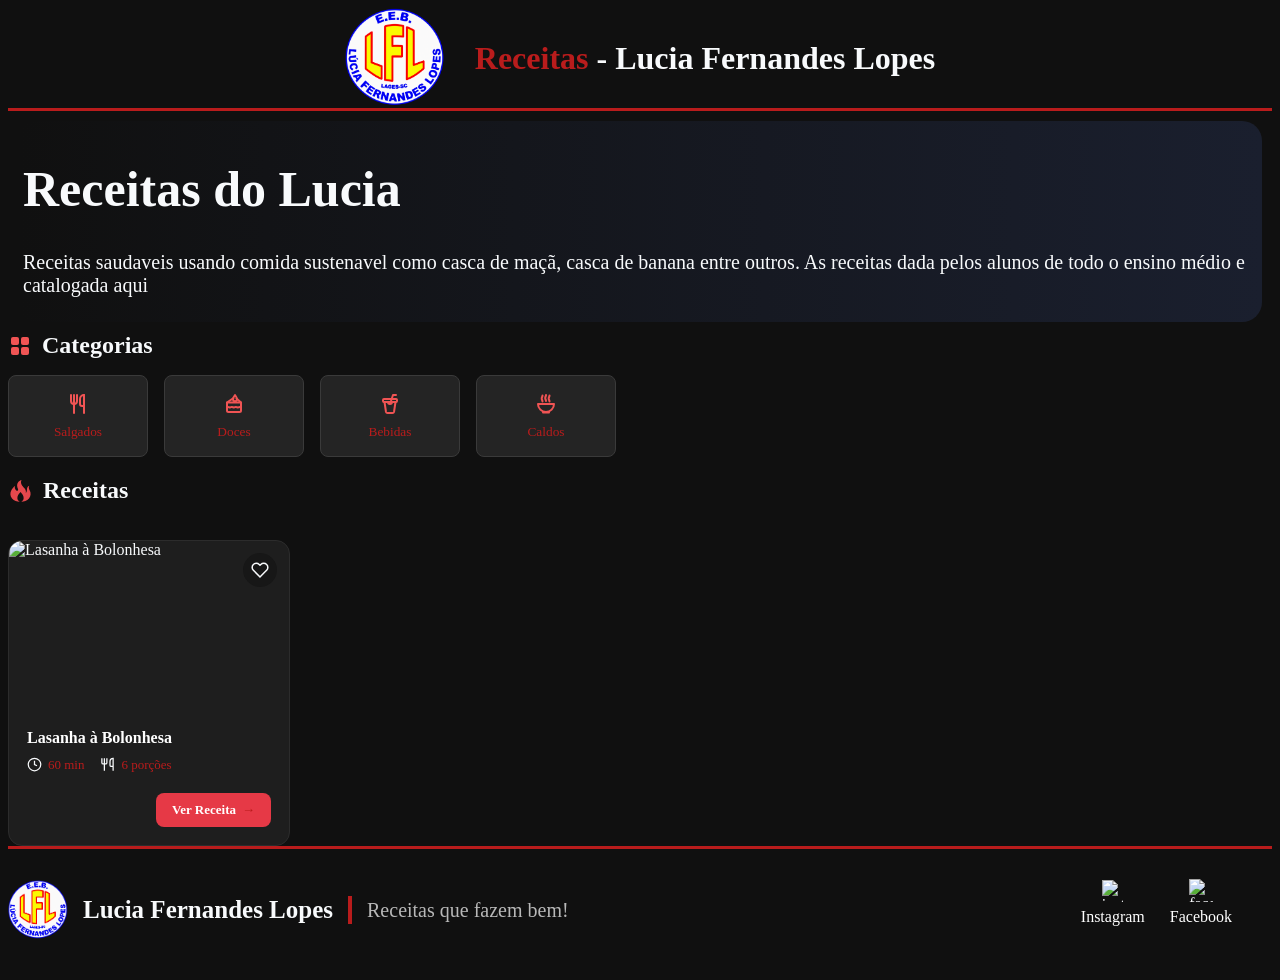
==== index.html @ 3f870a01 "arrumando a parte dass receitas titulo e icone" ====
<!DOCTYPE html>
<html lang="pt-br">
<head>
  <meta charset="UTF-8">
  <meta name="viewport" content="width=device-width, initial-scale=1.0">
  <title>Receitas - Lucia</title>
  <link rel="stylesheet" href="https://cloudflare.com">
  <link rel="stylesheet" href="style.css">
</head>
<body>

  <header>

    <img src="img/logo-lucia.png" alt="logo lucia">
    <h1><span>Receitas</span> - Lucia Fernandes Lopes</h1>

  </header>

    <div class="banner">   

    <h1>Receitas do Lucia</h1>
    <p>Receitas saudaveis usando comida sustenavel como casca de maçã, casca de banana entre outros. As receitas dada pelos alunos de todo o ensino médio e catalogada aqui</p>
    
    </div>
    <!-- Gerá a imagem da categoria -->
<div class="Categoria">
  <svg width="24" height="24" viewBox="0 0 24 24" fill="none" xmlns="http://w3.org">
  <rect x="3" y="3" width="8" height="8" rx="2" fill="#f05454"/>
  <rect x="13" y="3" width="8" height="8" rx="2" fill="#f05454"/>
  <rect x="3" y="13" width="8" height="8" rx="2" fill="#f05454"/>
  <rect x="13" y="13" width="8" height="8" rx="2" fill="#f05454"/>
</svg>
   <h2>Categorias</h2>
</div>

<!-- Caixa que deixa os 4 quadrados alinhados lado a lado -->
<div class="grade-categorias">
  <!-- Botão 1: Salgados -->
  <button type="button" class="cartao-categoria">
    <!-- Ícone de talheres -->
<svg width="24" height="24" viewBox="0 0 24 24" fill="none" stroke="#f05454" stroke-width="2" stroke-linecap="round" stroke-linejoin="round" xmlns="http://w3.org">
  <!-- garfo -->
<path d="M5 3v6a3 3 0 0 0 6 0V3"/>
  <path d="M8 3v18"/>
  <!-- Faca -->
  <path d="M18 3v18"/>
  <path d="M18 3a4 4 0 0 0-4 4v5a2 2 0 0 0 2 2h2"/>
    <span>Salgados</span>
  </button>

  <!-- Botão 2: Doces -->
  <button type="button" class="cartao-categoria">
    <!-- Ícone de bolo -->
<svg width="24" height="24" viewBox="0 0 24 24" fill="none" stroke="#f05454" stroke-width="2" stroke-linecap="round" stroke-linejoin="round" xmlns="http://w3.org">
  <!-- Base retangular da fatia -->
  <path d="M5 10.5H19V18.5C19 19.3 18.3 20 17.5 20H6.5C5.7 20 5 19.3 5 18.5V10.5Z"/>
  <!-- Recheio levemente ondulado no meio -->
  <path d="M5 15.2C6.5 14.5 7.5 16 9 15.2C10.5 14.5 11.5 16 13 15.2C14.5 14.5 15.5 16 17 15.2C18 14.8 18.5 15.2 19 15.2"/>
  <!-- Lado esquerdo subindo inclinado até a cereja -->
  <path d="M5 10.5L11.5 6"/>
  <!-- Lado direito descendo da cereja -->
  <path d="M14.5 6.5L19 10.5"/>
  <!-- Gota / Cereja inclinada no topo -->
  <path d="M13 3C14.5 5 15 6.2 15 7.2C15 8.3 14.1 9.2 13 9.2C11.9 9.2 11 8.3 11 7.2C11 6.2 11.5 5 13 3Z"/>
</svg>
     <!-- Texto do botão -->
    <span>Doces</span>
  </button>

  <!-- Botão 3: Bebidas -->
  <button type="button" class="cartao-categoria">
    <!-- Ícone de copo -->
<svg width="24" height="24" viewBox="0 0 24 24" fill="none" stroke="#f05454" stroke-width="2" stroke-linecap="round" stroke-linejoin="round" xmlns="http://w3.org">
  <!-- Canudo -->
  <path d="M18 3h-3l-2 6"/>
  <!-- Tampa do copo -->
  <rect x="5" y="7" width="14" height="3" rx="1"/>
  <!-- Corpo do copo -->
  <path d="M6.5 10l1.5 10a1.5 1.5 0 0 0 1.5 1h5a1.5 1.5 0 0 0 1.5-1l1.5-10"/>
  <!-- Detalhe central abaixo da tampa -->
  <path d="M10 10a2 2 0 0 0 4 0"/>
</svg>
    <!-- Texto do botão -->
    <span>Bebidas</span>
  </button>

  <!-- Botão 4: Caldos -->
  <button type="button" class="cartao-categoria">
    <!-- Ícone de tigela quente -->
<svg width="24" height="24" viewBox="0 0 24 24" fill="none" stroke="#f05454" stroke-width="2" stroke-linecap="round" stroke-linejoin="round" xmlns="http://w3.org">
  <!-- Linhas de vapor -->
  <path d="M8.5 3.5c0 1.2-.8 1.8-.8 3s.8 1.8.8 3"/>
  <path d="M12 3c0 1.2-.8 1.8-.8 3s.8 1.8.8 3"/>
  <path d="M15.5 3.5c0 1.2-.8 1.8-.8 3s.8 1.8.8 3"/>
  <!-- Tigela -->
  <path d="M4 12h16a8 8 0 0 1-16 0z"/>
  <!-- Base da tigela -->
  <path d="M9 20.5h6"/>
</svg>
       <!-- Texto do botão -->
    <span>Caldos</span>
  </button>
</div>

<!-- icone e titulo das Receitas -->
<div class="receitas">
  <!-- Container principal do ícone vetorial de chama (100x100px com fundo transparente) -->
<svg xmlns="http://w3.org" viewBox="0 0 100 100" width="25" height="25">
  <!-- Traçado da chama em vermelho coral (#E5484D) com três pontas e recorte interno na base -->
  <path fill="#E5484D" fill-rule="evenodd" d="
    M 54 8
    C 48 22, 57 31, 65 40
    C 71 47, 73 54, 71 60
    C 75 56, 76 50, 76 44
    C 76 38, 80 33, 85 31
    C 82 37, 83 43, 87 50
    C 92 59, 92 72, 84 82
    C 76 91, 64 95, 53 95
    C 61 91, 64 83, 62 75
    C 60 67, 54 61, 50 56
    C 46 61, 40 67, 38 75
    C 36 83, 39 91, 47 95
    C 36 95, 24 91, 16 82
    C 8 72, 8 59, 13 50
    C 17 42, 22 36, 28 32
    C 26 39, 28 46, 33 50
    C 38 53, 42 50, 40 44
    C 36 35, 34 25, 41 16
    C 45 11, 50 9, 54 8
    Z
  "/>
</svg>
  <h2>Receitas</h2>
</div>
<div class="recipe-card">
    <div class="card-image">
      <img src="https://unsplash.com" alt="Lasanha à Bolonhesa">
      <button class="favorite-btn" aria-label="Favoritar receita">
        <svg viewBox="0 0 24 24" fill="none" stroke="currentColor" stroke-width="2">
          <path d="M20.84 4.61a5.5 5.5 0 0 0-7.78 0L12 5.67l-1.06-1.06a5.5 5.5 0 0 0-7.78 7.78l1.06 1.06L12 21.23l7.78-7.78 1.06-1.06a5.5 5.5 0 0 0 0-7.78z"></path>
        </svg>
      </button>
    </div>
<!-- teste -->
    <div class="card-content">
      <h3 class="recipe-title">Lasanha à Bolonhesa</h3>
      
      <div class="recipe-meta">
        <span class="meta-item">
          <svg viewBox="0 0 24 24" fill="none" stroke="currentColor" stroke-width="2">
            <circle cx="12" cy="12" r="10"></circle>
            <polyline points="12 6 12 12 16 14"></polyline>
          </svg>
          60 min
        </span>

        <span class="meta-item">
          <svg viewBox="0 0 24 24" fill="none" stroke="currentColor" stroke-width="2">
            <path d="M3 2v7c0 1.1.9 2 2 2h4a2 2 0 0 0 2-2V2"></path>
            <path d="M7 2v20"></path>
            <path d="M21 15V2v0a5 5 0 0 0-5 5v6c0 1.1.9 2 2 2h3Zm0 0v7"></path>
          </svg>
          6 porções
        </span>
      </div>

      <div class="card-footer">
        <a href="#" class="btn-recipe">
          Ver Receita <span>&rarr;</span>
        </a>
      </div>
    </div>
  </div>

<!-- FOOTER -->
  <footer>
<div class="footer-titulo">
<img src="img/logo-lucia.png" alt="logo lucia">

<h1>Lucia Fernandes Lopes</h1>
<p>Receitas que fazem bem!</p>
</div>

<div class="footer-content">
      <div class="footer-redes">
       <a href="https://www.instagram.com/eebluciaflopes?psln=enZlaGRidTRrdDNx" target="_blank">Instagram<img
         src="https://upload.wikimedia.org/wikipedia/commons/9/95/Instagram_logo_2022.svg"
                             alt="instagram" width="22" height="22"></a>

                             <a href="https://www.facebook.com/share/1BW7znE5n3/" target="_blank">Facebook<img
                               src="https://upload.wikimedia.org/wikipedia/commons/1/1b/Facebook_icon.svg"
                               alt="facebook" width="23.5" height="23.5"></a>
      </div>
    </div>
  </footer>



</body>
</html>
---- style.css ----
@import url('https://fonts.googleapis.com/css2?family=Fira+Sans:ital,wght@0,100;0,200;0,300;0,400;0,500;0,600;0,700;0,800;0,900;1,100;1,200;1,300;1,400;1,500;1,600;1,700;1,800;1,900&display=swap');

:root {
  --bg-principal: #101010;
  --bg-cards: #1A1F2E;
  --vermelho-destaque: #E53935;
  --texto-principal: #F8FAFC;
  --texto-secundario: #B8B8B8;
  --vermelho-escuro: #B91C1C;
}

* {
    text-decoration: none;
    color: var(--texto-principal);
    font-family: '';
}

header img {
    max-width: 100px;
}

header {
    display: flex;
    background-color: var(--bg-principal);
    color: var(--texto-principal);
    border-bottom: 3px solid var(--vermelho-escuro);
    justify-content: center;
    align-items: center;
    gap: 30px;
}

body {
    background-color: var(--bg-principal);
}
/* deixa a escrita "Categorias" do lado do icone */
.Categoria {
  display: flex;
  align-items: center;
  gap: 10px;
  margin-bottom: 16px;
}
.Categoria h2 {
   /* Remove a margem padrão do h2 para alinhar perfeitamente ao centro */
    margin: 0;
}
/* Organiza todos os botões lado a lado com espaçamento entre eles */
.grade-categorias {
  display: flex;
  flex-wrap: wrap;
  gap: 16px;
}
/* Estiliza cada cartão e coloca o ícone em cima do texto */
.cartao-categoria {
  display: flex;
  flex-direction: column;
  align-items: center;
  justify-content: center;
  gap: 8px;

  width: 140px; 
  /* <--- MUDE SÓ ESSE NÚMERO (ex: 100px, 160px, 200px) */
  background-color: #242424;
  border: 1px solid #3a3a3a;
  border-radius: 8px;
  padding: 16px 0;
  color: #ffffff;
  cursor: pointer;
}

.banner h1 {
    font-size: 50px;
}

.banner {
    background: linear-gradient(to right, #101010, #1A1F2E);
    border-radius: 20px;
    margin: 10px;
    padding: 5px;
}

.banner p {
    font-size: 20px;
}

span {
    color: var(--vermelho-escuro);
}
/* Deixa o icone do fogo do lado da escrita */
.receitas{
  display: flex;
  align-items: center;
  gap: 10px;
  margin-bottom: 16px;
}
/* teste */
.recipe-card {
  background-color: #1e1e1e;
  width: 280px;
  border-radius: 14px;
  overflow: hidden;
  border: 1px solid #2c2c2c;
  font-family: 'Inter', sans-serif;
  transition: transform 0.2s ease, box-shadow 0.2s ease;
}

.recipe-card * {
  margin: 0;
  padding: 0;
  box-sizing: border-box;
}

.recipe-card:hover {
  transform: translateY(-4px);
  box-shadow: 0 10px 20px rgba(0, 0, 0, 0.4);
}

.card-image {
  position: relative;
  width: 100%;
  height: 170px;
}

.card-image img {
  width: 100%;
  height: 100%;
  object-fit: cover;
}

.favorite-btn {
  position: absolute;
  top: 12px;
  right: 12px;
  width: 34px;
  height: 34px;
  border-radius: 50%;
  background-color: rgba(20, 20, 20, 0.75);
  border: none;
  color: #ffffff;
  display: flex;
  align-items: center;
  justify-content: center;
  cursor: pointer;
  transition: background-color 0.2s, color 0.2s;
}

.favorite-btn svg {
  width: 18px;
  height: 18px;
}

.favorite-btn:hover {
  background-color: #e63946;
}

.card-content {
  padding: 18px;
}

.recipe-title {
  color: #ffffff;
  font-size: 16px;
  font-weight: 700;
  margin-bottom: 10px;
}

.recipe-meta {
  display: flex;
  align-items: center;
  gap: 16px;
  color: #a0a0a0;
  font-size: 13px;
  margin-bottom: 20px;
}

.meta-item {
  display: flex;
  align-items: center;
  gap: 6px;
}

.meta-item svg {
  width: 15px;
  height: 15px;
  color: #888888;
}

.card-footer {
  display: flex;
  justify-content: flex-end;
}

.btn-recipe {
  background-color: #e63946;
  color: #ffffff;
  text-decoration: none;
  font-size: 13px;
  font-weight: 600;
  padding: 9px 16px;
  border-radius: 8px;
  display: inline-flex;
  align-items: center;
  gap: 6px;
  transition: background-color 0.2s;
}

.btn-recipe:hover {
  background-color: #d62839;
}
/* roodape*/
footer{
background-color: #101010;
 border-top: 3px solid var(--vermelho-escuro);
 display: flex;
 gap: 40px;
 /* espaço entre as escritas e a linha vermelha */
 padding-top: 30px;
 padding-bottom: 30px;
 
}
.footer-titulo {
  /* Ativa o Flexbox, que coloca os itens lado a lado por padrão */
  display: flex;
  /* Alinha a logo e o texto no centro verticalmente (um na mesma altura do outro) */
  align-items: center;
  /* Cria um espaço de 15px entre a logo e o começo do texto */
  gap: 15px;
}
footer h1{
    font-size: 25px;
    /* barra laterral */
    border-right: 4px solid #B91C1C;
    padding-right: 15px;
   
}
footer p{
    font-size: 20px;
    color:#B8B8B8;
}
footer img{
     max-width: 60px;
}

/* Empurra o bloco das redes sociais para o canto direito */
.footer-content {
  display: flex;
  flex-direction: column;
  align-items: center;
  gap: 12px;
  width: fit-content;
  margin-left: auto;
  margin-right: 40px;
}

/* Deixa Instagram e Facebook lado a lado */
.footer-redes {
  display: flex;
  gap: 25px;
}

/* Coloca o nome embaixo de cada ícone */
.footer-redes a {
  display: flex;
  flex-direction: column-reverse;
  align-items: center;
  text-decoration: none;
  color: white;
  gap: 6px;
}
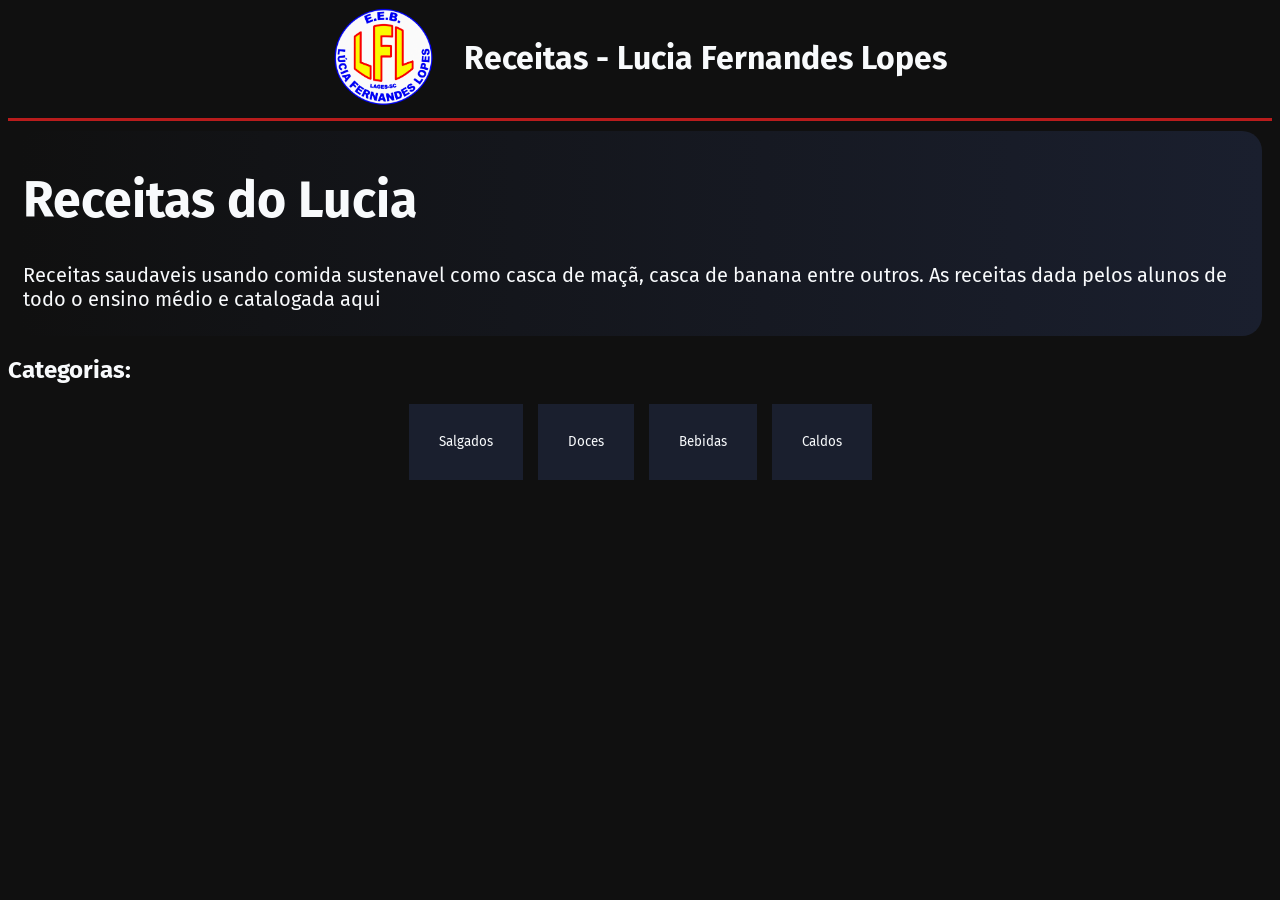
==== commit 793abf56: "dando pull" ====
--- a/index.html
+++ b/index.html
@@ -12,189 +12,32 @@
   <header>
 
     <img src="img/logo-lucia.png" alt="logo lucia">
-    <h1><span>Receitas</span> - Lucia Fernandes Lopes</h1>
+    <h1>Receitas - Lucia Fernandes Lopes</h1>
 
   </header>
 
     <div class="banner">   
 
     <h1>Receitas do Lucia</h1>
+
     <p>Receitas saudaveis usando comida sustenavel como casca de maçã, casca de banana entre outros. As receitas dada pelos alunos de todo o ensino médio e catalogada aqui</p>
     
     </div>
-    <!-- Gerá a imagem da categoria -->
-<div class="Categoria">
-  <svg width="24" height="24" viewBox="0 0 24 24" fill="none" xmlns="http://w3.org">
-  <rect x="3" y="3" width="8" height="8" rx="2" fill="#f05454"/>
-  <rect x="13" y="3" width="8" height="8" rx="2" fill="#f05454"/>
-  <rect x="3" y="13" width="8" height="8" rx="2" fill="#f05454"/>
-  <rect x="13" y="13" width="8" height="8" rx="2" fill="#f05454"/>
-</svg>
-   <h2>Categorias</h2>
-</div>
-
-<!-- Caixa que deixa os 4 quadrados alinhados lado a lado -->
-<div class="grade-categorias">
-  <!-- Botão 1: Salgados -->
-  <button type="button" class="cartao-categoria">
-    <!-- Ícone de talheres -->
-<svg width="24" height="24" viewBox="0 0 24 24" fill="none" stroke="#f05454" stroke-width="2" stroke-linecap="round" stroke-linejoin="round" xmlns="http://w3.org">
-  <!-- garfo -->
-<path d="M5 3v6a3 3 0 0 0 6 0V3"/>
-  <path d="M8 3v18"/>
-  <!-- Faca -->
-  <path d="M18 3v18"/>
-  <path d="M18 3a4 4 0 0 0-4 4v5a2 2 0 0 0 2 2h2"/>
-    <span>Salgados</span>
-  </button>
-
-  <!-- Botão 2: Doces -->
-  <button type="button" class="cartao-categoria">
-    <!-- Ícone de bolo -->
-<svg width="24" height="24" viewBox="0 0 24 24" fill="none" stroke="#f05454" stroke-width="2" stroke-linecap="round" stroke-linejoin="round" xmlns="http://w3.org">
-  <!-- Base retangular da fatia -->
-  <path d="M5 10.5H19V18.5C19 19.3 18.3 20 17.5 20H6.5C5.7 20 5 19.3 5 18.5V10.5Z"/>
-  <!-- Recheio levemente ondulado no meio -->
-  <path d="M5 15.2C6.5 14.5 7.5 16 9 15.2C10.5 14.5 11.5 16 13 15.2C14.5 14.5 15.5 16 17 15.2C18 14.8 18.5 15.2 19 15.2"/>
-  <!-- Lado esquerdo subindo inclinado até a cereja -->
-  <path d="M5 10.5L11.5 6"/>
-  <!-- Lado direito descendo da cereja -->
-  <path d="M14.5 6.5L19 10.5"/>
-  <!-- Gota / Cereja inclinada no topo -->
-  <path d="M13 3C14.5 5 15 6.2 15 7.2C15 8.3 14.1 9.2 13 9.2C11.9 9.2 11 8.3 11 7.2C11 6.2 11.5 5 13 3Z"/>
-</svg>
-     <!-- Texto do botão -->
-    <span>Doces</span>
-  </button>
-
-  <!-- Botão 3: Bebidas -->
-  <button type="button" class="cartao-categoria">
-    <!-- Ícone de copo -->
-<svg width="24" height="24" viewBox="0 0 24 24" fill="none" stroke="#f05454" stroke-width="2" stroke-linecap="round" stroke-linejoin="round" xmlns="http://w3.org">
-  <!-- Canudo -->
-  <path d="M18 3h-3l-2 6"/>
-  <!-- Tampa do copo -->
-  <rect x="5" y="7" width="14" height="3" rx="1"/>
-  <!-- Corpo do copo -->
-  <path d="M6.5 10l1.5 10a1.5 1.5 0 0 0 1.5 1h5a1.5 1.5 0 0 0 1.5-1l1.5-10"/>
-  <!-- Detalhe central abaixo da tampa -->
-  <path d="M10 10a2 2 0 0 0 4 0"/>
-</svg>
-    <!-- Texto do botão -->
-    <span>Bebidas</span>
-  </button>
-
-  <!-- Botão 4: Caldos -->
-  <button type="button" class="cartao-categoria">
-    <!-- Ícone de tigela quente -->
-<svg width="24" height="24" viewBox="0 0 24 24" fill="none" stroke="#f05454" stroke-width="2" stroke-linecap="round" stroke-linejoin="round" xmlns="http://w3.org">
-  <!-- Linhas de vapor -->
-  <path d="M8.5 3.5c0 1.2-.8 1.8-.8 3s.8 1.8.8 3"/>
-  <path d="M12 3c0 1.2-.8 1.8-.8 3s.8 1.8.8 3"/>
-  <path d="M15.5 3.5c0 1.2-.8 1.8-.8 3s.8 1.8.8 3"/>
-  <!-- Tigela -->
-  <path d="M4 12h16a8 8 0 0 1-16 0z"/>
-  <!-- Base da tigela -->
-  <path d="M9 20.5h6"/>
-</svg>
-       <!-- Texto do botão -->
-    <span>Caldos</span>
-  </button>
-</div>
-
-<!-- icone e titulo das Receitas -->
-<div class="receitas">
-  <!-- Container principal do ícone vetorial de chama (100x100px com fundo transparente) -->
-<svg xmlns="http://w3.org" viewBox="0 0 100 100" width="25" height="25">
-  <!-- Traçado da chama em vermelho coral (#E5484D) com três pontas e recorte interno na base -->
-  <path fill="#E5484D" fill-rule="evenodd" d="
-    M 54 8
-    C 48 22, 57 31, 65 40
-    C 71 47, 73 54, 71 60
-    C 75 56, 76 50, 76 44
-    C 76 38, 80 33, 85 31
-    C 82 37, 83 43, 87 50
-    C 92 59, 92 72, 84 82
-    C 76 91, 64 95, 53 95
-    C 61 91, 64 83, 62 75
-    C 60 67, 54 61, 50 56
-    C 46 61, 40 67, 38 75
-    C 36 83, 39 91, 47 95
-    C 36 95, 24 91, 16 82
-    C 8 72, 8 59, 13 50
-    C 17 42, 22 36, 28 32
-    C 26 39, 28 46, 33 50
-    C 38 53, 42 50, 40 44
-    C 36 35, 34 25, 41 16
-    C 45 11, 50 9, 54 8
-    Z
-  "/>
-</svg>
-  <h2>Receitas</h2>
-</div>
-<div class="recipe-card">
-    <div class="card-image">
-      <img src="https://unsplash.com" alt="Lasanha à Bolonhesa">
-      <button class="favorite-btn" aria-label="Favoritar receita">
-        <svg viewBox="0 0 24 24" fill="none" stroke="currentColor" stroke-width="2">
-          <path d="M20.84 4.61a5.5 5.5 0 0 0-7.78 0L12 5.67l-1.06-1.06a5.5 5.5 0 0 0-7.78 7.78l1.06 1.06L12 21.23l7.78-7.78 1.06-1.06a5.5 5.5 0 0 0 0-7.78z"></path>
-        </svg>
-      </button>
-    </div>
-<!-- teste -->
-    <div class="card-content">
-      <h3 class="recipe-title">Lasanha à Bolonhesa</h3>
-      
-      <div class="recipe-meta">
-        <span class="meta-item">
-          <svg viewBox="0 0 24 24" fill="none" stroke="currentColor" stroke-width="2">
-            <circle cx="12" cy="12" r="10"></circle>
-            <polyline points="12 6 12 12 16 14"></polyline>
-          </svg>
-          60 min
-        </span>
-
-        <span class="meta-item">
-          <svg viewBox="0 0 24 24" fill="none" stroke="currentColor" stroke-width="2">
-            <path d="M3 2v7c0 1.1.9 2 2 2h4a2 2 0 0 0 2-2V2"></path>
-            <path d="M7 2v20"></path>
-            <path d="M21 15V2v0a5 5 0 0 0-5 5v6c0 1.1.9 2 2 2h3Zm0 0v7"></path>
-          </svg>
-          6 porções
-        </span>
-      </div>
-
-      <div class="card-footer">
-        <a href="#" class="btn-recipe">
-          Ver Receita <span>&rarr;</span>
-        </a>
-      </div>
-    </div>
-  </div>
-
-<!-- FOOTER -->
-  <footer>
-<div class="footer-titulo">
-<img src="img/logo-lucia.png" alt="logo lucia">
-
-<h1>Lucia Fernandes Lopes</h1>
-<p>Receitas que fazem bem!</p>
-</div>
-
-<div class="footer-content">
-      <div class="footer-redes">
-       <a href="https://www.instagram.com/eebluciaflopes?psln=enZlaGRidTRrdDNx" target="_blank">Instagram<img
-         src="https://upload.wikimedia.org/wikipedia/commons/9/95/Instagram_logo_2022.svg"
-                             alt="instagram" width="22" height="22"></a>
-
-                             <a href="https://www.facebook.com/share/1BW7znE5n3/" target="_blank">Facebook<img
-                               src="https://upload.wikimedia.org/wikipedia/commons/1/1b/Facebook_icon.svg"
-                               alt="facebook" width="23.5" height="23.5"></a>
-      </div>
-    </div>
-  </footer>
 
 
+    <h2>Categorias:</h2>
+
+    <div class="categorias">
+
+    <button type="button">Salgados</button>
+
+    <button type="button">Doces</button>
+
+    <button type="button">Bebidas</button>
+
+    <button type="button">Caldos</button>
+
+    </div>
 
 </body>
 </html>
--- a/style.css
+++ b/style.css
@@ -12,7 +12,7 @@
 * {
     text-decoration: none;
     color: var(--texto-principal);
-    font-family: '';
+    font-family: 'Fira Sans';
 }
 
 header img {
@@ -27,44 +27,11 @@
     justify-content: center;
     align-items: center;
     gap: 30px;
+    padding-bottom: 10px;
 }
 
 body {
     background-color: var(--bg-principal);
-}
-/* deixa a escrita "Categorias" do lado do icone */
-.Categoria {
-  display: flex;
-  align-items: center;
-  gap: 10px;
-  margin-bottom: 16px;
-}
-.Categoria h2 {
-   /* Remove a margem padrão do h2 para alinhar perfeitamente ao centro */
-    margin: 0;
-}
-/* Organiza todos os botões lado a lado com espaçamento entre eles */
-.grade-categorias {
-  display: flex;
-  flex-wrap: wrap;
-  gap: 16px;
-}
-/* Estiliza cada cartão e coloca o ícone em cima do texto */
-.cartao-categoria {
-  display: flex;
-  flex-direction: column;
-  align-items: center;
-  justify-content: center;
-  gap: 8px;
-
-  width: 140px; 
-  /* <--- MUDE SÓ ESSE NÚMERO (ex: 100px, 160px, 200px) */
-  background-color: #242424;
-  border: 1px solid #3a3a3a;
-  border-radius: 8px;
-  padding: 16px 0;
-  color: #ffffff;
-  cursor: pointer;
 }
 
 .banner h1 {
@@ -82,187 +49,23 @@
     font-size: 20px;
 }
 
-span {
-    color: var(--vermelho-escuro);
-}
-/* Deixa o icone do fogo do lado da escrita */
-.receitas{
-  display: flex;
-  align-items: center;
-  gap: 10px;
-  margin-bottom: 16px;
-}
-/* teste */
-.recipe-card {
-  background-color: #1e1e1e;
-  width: 280px;
-  border-radius: 14px;
-  overflow: hidden;
-  border: 1px solid #2c2c2c;
-  font-family: 'Inter', sans-serif;
-  transition: transform 0.2s ease, box-shadow 0.2s ease;
+
+
+button {
+    padding: 30px;   
+    color: var(--texto-principal);
+    background-color: var(--bg-cards);
+    border: none;
 }
 
-.recipe-card * {
-  margin: 0;
-  padding: 0;
-  box-sizing: border-box;
+button:hover{
+    cursor: pointer;
 }
 
-.recipe-card:hover {
-  transform: translateY(-4px);
-  box-shadow: 0 10px 20px rgba(0, 0, 0, 0.4);
-}
-
-.card-image {
-  position: relative;
-  width: 100%;
-  height: 170px;
-}
-
-.card-image img {
-  width: 100%;
-  height: 100%;
-  object-fit: cover;
-}
-
-.favorite-btn {
-  position: absolute;
-  top: 12px;
-  right: 12px;
-  width: 34px;
-  height: 34px;
-  border-radius: 50%;
-  background-color: rgba(20, 20, 20, 0.75);
-  border: none;
-  color: #ffffff;
-  display: flex;
-  align-items: center;
-  justify-content: center;
-  cursor: pointer;
-  transition: background-color 0.2s, color 0.2s;
-}
-
-.favorite-btn svg {
-  width: 18px;
-  height: 18px;
-}
-
-.favorite-btn:hover {
-  background-color: #e63946;
-}
-
-.card-content {
-  padding: 18px;
-}
-
-.recipe-title {
-  color: #ffffff;
-  font-size: 16px;
-  font-weight: 700;
-  margin-bottom: 10px;
-}
-
-.recipe-meta {
-  display: flex;
-  align-items: center;
-  gap: 16px;
-  color: #a0a0a0;
-  font-size: 13px;
-  margin-bottom: 20px;
-}
-
-.meta-item {
-  display: flex;
-  align-items: center;
-  gap: 6px;
-}
-
-.meta-item svg {
-  width: 15px;
-  height: 15px;
-  color: #888888;
-}
-
-.card-footer {
-  display: flex;
-  justify-content: flex-end;
-}
-
-.btn-recipe {
-  background-color: #e63946;
-  color: #ffffff;
-  text-decoration: none;
-  font-size: 13px;
-  font-weight: 600;
-  padding: 9px 16px;
-  border-radius: 8px;
-  display: inline-flex;
-  align-items: center;
-  gap: 6px;
-  transition: background-color 0.2s;
-}
-
-.btn-recipe:hover {
-  background-color: #d62839;
-}
-/* roodape*/
-footer{
-background-color: #101010;
- border-top: 3px solid var(--vermelho-escuro);
- display: flex;
- gap: 40px;
- /* espaço entre as escritas e a linha vermelha */
- padding-top: 30px;
- padding-bottom: 30px;
- 
-}
-.footer-titulo {
-  /* Ativa o Flexbox, que coloca os itens lado a lado por padrão */
-  display: flex;
-  /* Alinha a logo e o texto no centro verticalmente (um na mesma altura do outro) */
-  align-items: center;
-  /* Cria um espaço de 15px entre a logo e o começo do texto */
-  gap: 15px;
-}
-footer h1{
-    font-size: 25px;
-    /* barra laterral */
-    border-right: 4px solid #B91C1C;
-    padding-right: 15px;
-   
-}
-footer p{
-    font-size: 20px;
-    color:#B8B8B8;
-}
-footer img{
-     max-width: 60px;
-}
-
-/* Empurra o bloco das redes sociais para o canto direito */
-.footer-content {
-  display: flex;
-  flex-direction: column;
-  align-items: center;
-  gap: 12px;
-  width: fit-content;
-  margin-left: auto;
-  margin-right: 40px;
-}
-
-/* Deixa Instagram e Facebook lado a lado */
-.footer-redes {
-  display: flex;
-  gap: 25px;
-}
-
-/* Coloca o nome embaixo de cada ícone */
-.footer-redes a {
-  display: flex;
-  flex-direction: column-reverse;
-  align-items: center;
-  text-decoration: none;
-  color: white;
-  gap: 6px;
+.categorias {
+    display: flex;
+    justify-content: center; /* Centraliza os botões na horizontal */
+    align-items: center;     /* Alinha os botões na vertical */
+    gap: 15px;               /* Dá um espaçamento entre cada botão */
+    width: 100%;             /* Garante que a div ocupe a largura toda da tela */
 }
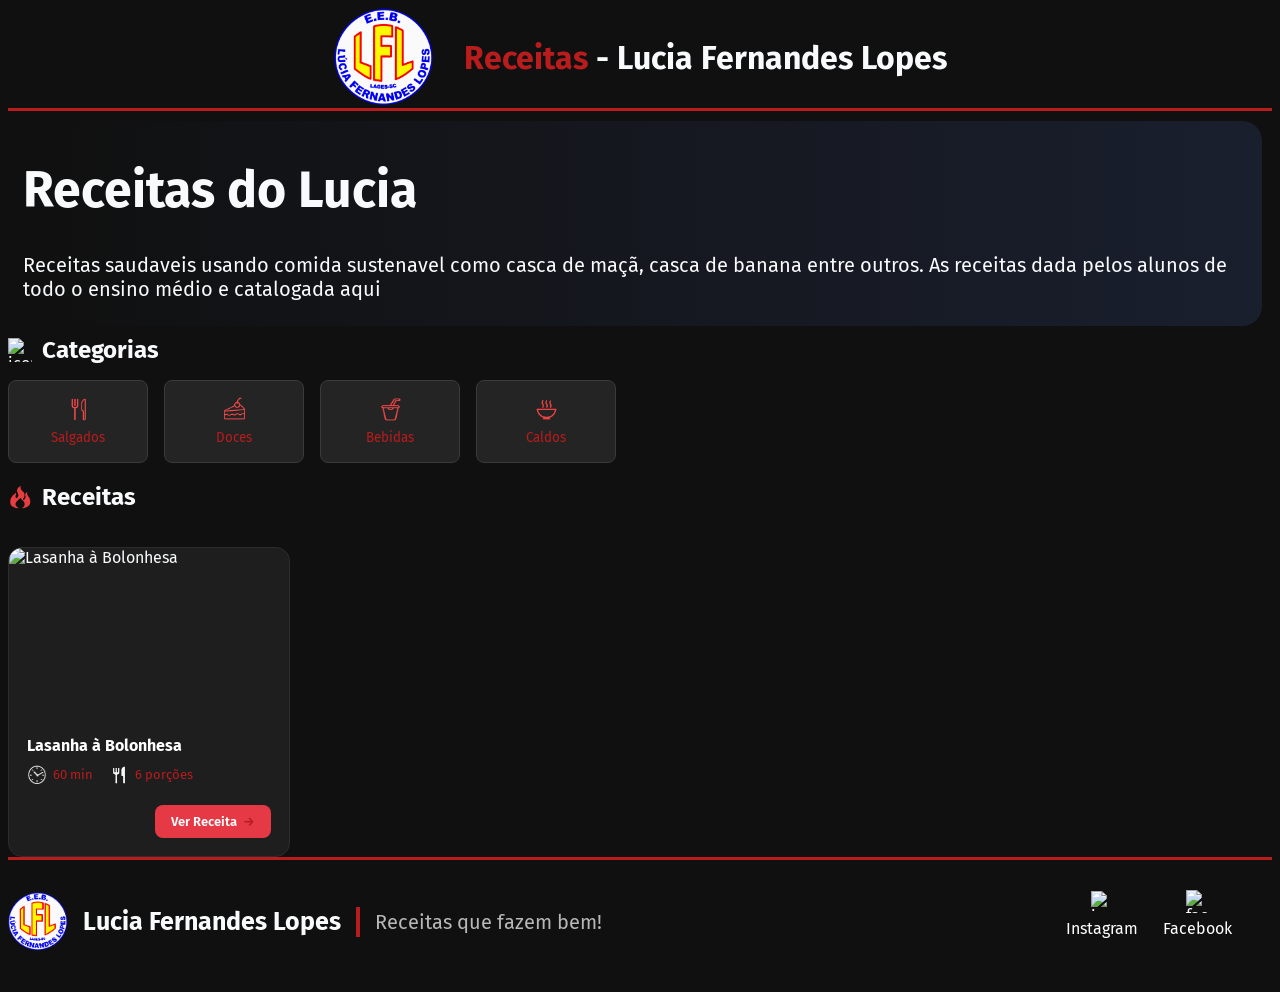
==== commit a592f6e0: "arrumando icones" ====
--- a/index.html
+++ b/index.html
@@ -1,5 +1,6 @@
 <!DOCTYPE html>
 <html lang="pt-br">
+
 <head>
   <meta charset="UTF-8">
   <meta name="viewport" content="width=device-width, initial-scale=1.0">
@@ -7,37 +8,121 @@
   <link rel="stylesheet" href="https://cloudflare.com">
   <link rel="stylesheet" href="style.css">
 </head>
+
 <body>
 
   <header>
-
     <img src="img/logo-lucia.png" alt="logo lucia">
-    <h1>Receitas - Lucia Fernandes Lopes</h1>
-
+    <h1><span>Receitas</span> - Lucia Fernandes Lopes</h1>
   </header>
 
-    <div class="banner">   
+  <div class="banner">
 
     <h1>Receitas do Lucia</h1>
+    <p>Receitas saudaveis usando comida sustenavel como casca de maçã, casca de banana entre outros. As receitas dada
+      pelos alunos de todo o ensino médio e catalogada aqui</p>
 
-    <p>Receitas saudaveis usando comida sustenavel como casca de maçã, casca de banana entre outros. As receitas dada pelos alunos de todo o ensino médio e catalogada aqui</p>
-    
+  </div>
+  <!-- imagem da categoria -->
+  <div class="Categoria">
+    <img src="img/categorias.png" alt="icone de categoria"width="24" height="24">
+    <h2>Categorias</h2>
+  </div>
+
+  <!-- Caixa que deixa os 4 quadrados alinhados lado a lado -->
+  <div class="grade-categorias">
+    <!-- Botão 1: Salgados -->
+    <button type="button" class="cartao-categoria">
+      <!-- Ícone de talheres -->
+        <img src="img/salgados.png" alt="icone de salgados"width="25" height="25">
+        <span>Salgados</span>
+    </button>
+
+    <!-- Botão 2: Doces -->
+    <button type="button" class="cartao-categoria">
+      <!-- Ícone de bolo -->
+        <img src="img/doces.png" alt="icone de doces"width="25" height="25">
+      <!-- Texto do botão -->
+      <span>Doces</span>
+    </button>
+
+    <!-- Botão 3: Bebidas -->
+    <button type="button" class="cartao-categoria">
+      <!-- Ícone de copo -->
+        <img src="img/bebidas.png" alt="icone de bebidas"width="25" height="25">
+      <!-- Texto do botão -->
+      <span>Bebidas</span>
+    </button>
+
+    <!-- Botão 4: Caldos -->
+    <button type="button" class="cartao-categoria">
+      <!-- Ícone de tigela quente -->
+      <img src="img/caldos.png" alt="icone de caldos"width="25" height="25">
+      <!-- Texto do botão -->
+      <span>Caldos</span>
+    </button>
+  </div>
+
+  <!-- icone e titulo das Receitas -->
+  <div class="receitas">
+    <!-- Ícone de receitas -->
+    <img src="img/receitas.png" alt="logo receitas"width="24" height="24">
+    <h2>Receitas</h2>
+  </div>
+
+  <!-- Cartão da receita (CARD) -->
+  <div class="recipe-card">
+<!-- imagem da receita -->
+    <div class="card-image">
+      <img src="https://unsplash.com" alt="Lasanha à Bolonhesa">
     </div>
 
+    <!-- Conteúdo da carta de receita -->
+    <div class="card-content">
+      <h3 class="recipe-title">Lasanha à Bolonhesa</h3>
 
-    <h2>Categorias:</h2>
+      <div class="recipe-meta">
+        <span class="meta-item">
+           <img src="img/relogio.png" alt="icone do relogio"width="20" height="20">
+          60 min
+        </span>
 
-    <div class="categorias">
+        <span class="meta-item">
+           <img src="img/garfo e faca.png" alt="icone de que tipo é a comida"width="20" height="20">
+          6 porções
+        </span>
+      </div>
 
-    <button type="button">Salgados</button>
+      <div class="card-footer">
+        <a href="#" class="btn-recipe">
+          Ver Receita <span>&rarr;</span>
+        </a>
+      </div>
+    </div>
+  </div>
 
-    <button type="button">Doces</button>
-
-    <button type="button">Bebidas</button>
-
-    <button type="button">Caldos</button>
-
+  <!-- FOOTER -->
+  <footer>
+    <!-- título do footer que contem logo e descrição -->
+    <div class="footer-titulo">
+      <img src="img/logo-lucia.png" alt="logo lucia">
+      <h1>Lucia Fernandes Lopes</h1>
+      <p>Receitas que fazem bem!</p>
     </div>
 
+    <!-- Fiz essa div para poder mecher em todas as redes sociais no CSS -->
+    <div class="footer-content">
+      <!-- aqui fica todas as redes sociais -->
+      <div class="footer-redes">
+        <a href="https://www.instagram.com/eebluciaflopes?psln=enZlaGRidTRrdDNx" target="_blank">Instagram<img
+            src="https://upload.wikimedia.org/wikipedia/commons/9/95/Instagram_logo_2022.svg" alt="instagram" width="22"
+            height="22"></a>
+        <a href="https://www.facebook.com/share/1BW7znE5n3/" target="_blank">Facebook<img
+            src="https://upload.wikimedia.org/wikipedia/commons/1/1b/Facebook_icon.svg" alt="facebook" width="23.5"
+            height="23.5"></a>
+      </div>
+    </div>
+  </footer>
 </body>
-</html>
+
+</html>
--- a/style.css
+++ b/style.css
@@ -12,7 +12,8 @@
 * {
     text-decoration: none;
     color: var(--texto-principal);
-    font-family: 'Fira Sans';
+    font-family: 'fira sans';
+
 }
 
 header img {
@@ -27,11 +28,44 @@
     justify-content: center;
     align-items: center;
     gap: 30px;
-    padding-bottom: 10px;
 }
 
 body {
     background-color: var(--bg-principal);
+}
+/* deixa a escrita "Categorias" do lado do icone */
+.Categoria {
+  display: flex;
+  align-items: center;
+  gap: 10px;
+  margin-bottom: 16px;
+}
+.Categoria h2 {
+   /* Remove a margem padrão do h2 para alinhar perfeitamente ao centro */
+    margin: 0;
+}
+/* Organiza todos os botões lado a lado com espaçamento entre eles */
+.grade-categorias {
+  display: flex;
+  flex-wrap: wrap;
+  gap: 16px;
+}
+/* Estiliza cada cartão e coloca o ícone em cima do texto */
+.cartao-categoria {
+  display: flex;
+  flex-direction: column;
+  align-items: center;
+  justify-content: center;
+  gap: 8px;
+
+  width: 140px; 
+  /* <--- MUDE SÓ ESSE NÚMERO (ex: 100px, 160px, 200px) */
+  background-color: #242424;
+  border: 1px solid #3a3a3a;
+  border-radius: 8px;
+  padding: 16px 0;
+  color: #ffffff;
+  cursor: pointer;
 }
 
 .banner h1 {
@@ -49,23 +83,188 @@
     font-size: 20px;
 }
 
-
-
-button {
-    padding: 30px;   
-    color: var(--texto-principal);
-    background-color: var(--bg-cards);
-    border: none;
-}
-
-button:hover{
-    cursor: pointer;
-}
-
-.categorias {
-    display: flex;
-    justify-content: center; /* Centraliza os botões na horizontal */
-    align-items: center;     /* Alinha os botões na vertical */
-    gap: 15px;               /* Dá um espaçamento entre cada botão */
-    width: 100%;             /* Garante que a div ocupe a largura toda da tela */
+span {
+    color: var(--vermelho-escuro);
+}
+/* Deixa o icone do fogo do lado da escrita */
+.receitas{
+  display: flex;
+  align-items: center;
+  gap: 10px;
+  margin-bottom: 16px;
+}
+/* teste */
+.recipe-card {
+  background-color: #1e1e1e;
+  width: 280px;
+  border-radius: 14px;
+  overflow: hidden;
+  border: 1px solid #2c2c2c;
+  font-family: 'Inter', sans-serif;
+  transition: transform 0.2s ease, box-shadow 0.2s ease;
+}
+
+.recipe-card * {
+  margin: 0;
+  padding: 0;
+  box-sizing: border-box;
+}
+
+.recipe-card:hover {
+  transform: translateY(-4px);
+  box-shadow: 0 10px 20px rgba(0, 0, 0, 0.4);
+}
+
+.card-image {
+  position: relative;
+  width: 100%;
+  height: 170px;
+}
+
+.card-image img {
+  width: 100%;
+  height: 100%;
+  object-fit: cover;
+}
+
+.favorite-btn {
+  position: absolute;
+  top: 12px;
+  right: 12px;
+  width: 34px;
+  height: 34px;
+  border-radius: 50%;
+  background-color: rgba(20, 20, 20, 0.75);
+  border: none;
+  color: #ffffff;
+  display: flex;
+  align-items: center;
+  justify-content: center;
+  cursor: pointer;
+  transition: background-color 0.2s, color 0.2s;
+}
+
+.favorite-btn svg {
+  width: 18px;
+  height: 18px;
+}
+
+.favorite-btn:hover {
+  background-color: #e63946;
+}
+
+.card-content {
+  padding: 18px;
+}
+
+.recipe-title {
+  color: #ffffff;
+  font-size: 16px;
+  font-weight: 700;
+  margin-bottom: 10px;
+}
+
+.recipe-meta {
+  display: flex;
+  align-items: center;
+  gap: 16px;
+  color: #a0a0a0;
+  font-size: 13px;
+  margin-bottom: 20px;
+}
+
+.meta-item {
+  display: flex;
+  align-items: center;
+  gap: 6px;
+}
+
+.meta-item svg {
+  width: 15px;
+  height: 15px;
+  color: #888888;
+}
+
+.card-footer {
+  display: flex;
+  justify-content: flex-end;
+}
+
+.btn-recipe {
+  background-color: #e63946;
+  color: #ffffff;
+  text-decoration: none;
+  font-size: 13px;
+  font-weight: 600;
+  padding: 9px 16px;
+  border-radius: 8px;
+  display: inline-flex;
+  align-items: center;
+  gap: 6px;
+  transition: background-color 0.2s;
+}
+
+.btn-recipe:hover {
+  background-color: #d62839;
+}
+
+/* roodape*/
+footer{
+background-color: #101010;
+ border-top: 3px solid var(--vermelho-escuro);
+ display: flex;
+ gap: 40px;
+ /* espaço entre as escritas e a linha vermelha */
+ padding-top: 30px;
+ padding-bottom: 30px;
+ 
+}
+.footer-titulo {
+  /* Ativa o Flexbox, que coloca os itens lado a lado por padrão */
+  display: flex;
+  /* Alinha a logo e o texto no centro verticalmente (um na mesma altura do outro) */
+  align-items: center;
+  /* Cria um espaço de 15px entre a logo e o começo do texto */
+  gap: 15px;
+}
+footer h1{
+    font-size: 25px;
+    /* barra laterral */
+    border-right: 4px solid #B91C1C;
+    padding-right: 15px;
+   
+}
+footer p{
+    font-size: 20px;
+    color:#B8B8B8;
+}
+footer img{
+     max-width: 60px;
+}
+
+/* Empurra o bloco das redes sociais para o canto direito */
+.footer-content {
+  display: flex;
+  flex-direction: column;
+  align-items: center;
+  gap: 12px;
+  width: fit-content;
+  margin-left: auto;
+  margin-right: 40px;
+}
+
+/* Deixa Instagram e Facebook lado a lado */
+.footer-redes {
+  display: flex;
+  gap: 25px;
+}
+
+/* Coloca o nome embaixo de cada ícone */
+.footer-redes a {
+  display: flex;
+  flex-direction: column-reverse;
+  align-items: center;
+  text-decoration: none;
+  color: white;
+  gap: 6px;
 }
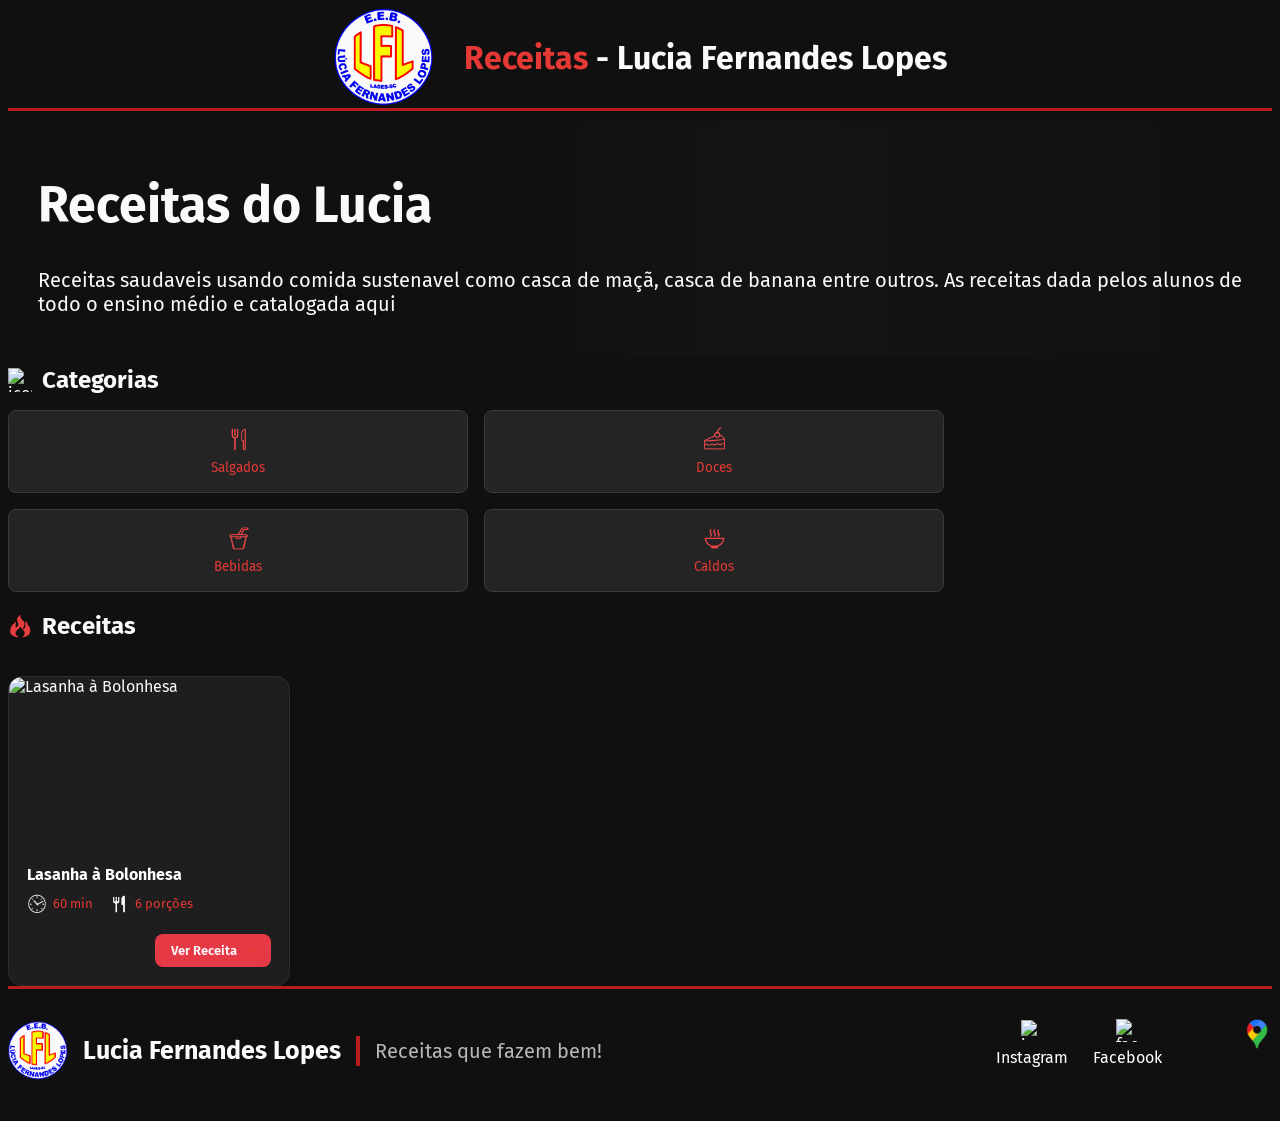
==== commit 8aee5c84: "fazendo um iframe" ====
--- a/index.html
+++ b/index.html
@@ -122,6 +122,32 @@
             height="23.5"></a>
       </div>
     </div>
+<!-- parte da localização usando um iframe -->
+  <div class="caixa-localizacao">
+    <details>
+        <!-- Ícone clicável, sem seta -->
+        <summary class="botao-mapa">
+            <img src="img/google-maps.png" alt="Google Maps" class="icone-mapa">
+        </summary>
+
+        <!-- Mapa exibido ao clicar -->
+        <div class="conteudo-mapa">
+            <iframe
+                src="https://www.google.com/maps?q=Brasil&output=embed"
+                loading="lazy"
+                allowfullscreen>
+            </iframe>
+
+            <a href="https://www.google.com/maps"
+               target="_blank"
+               rel="noopener noreferrer">
+                Abrir no Google Maps
+            </a>
+        </div>
+
+    </details>
+</div>
+
   </footer>
 </body>
 
--- a/style.css
+++ b/style.css
@@ -12,8 +12,7 @@
 * {
     text-decoration: none;
     color: var(--texto-principal);
-    font-family: 'fira sans';
-
+    font-family: 'Fira sans';
 }
 
 header img {
@@ -49,6 +48,7 @@
   display: flex;
   flex-wrap: wrap;
   gap: 16px;
+  
 }
 /* Estiliza cada cartão e coloca o ícone em cima do texto */
 .cartao-categoria {
@@ -57,8 +57,8 @@
   align-items: center;
   justify-content: center;
   gap: 8px;
-
-  width: 140px; 
+  width: 100%;
+  max-width: 460px; 
   /* <--- MUDE SÓ ESSE NÚMERO (ex: 100px, 160px, 200px) */
   background-color: #242424;
   border: 1px solid #3a3a3a;
@@ -66,17 +66,36 @@
   padding: 16px 0;
   color: #ffffff;
   cursor: pointer;
-}
+  transition: transform 0.2s ease, box-shadow 0.2s ease;
+}
+/* Faz o cartão subir e ganhar sombra ao passar o mouse */
+.cartao-categoria:hover {
+  transform: translateY(-4px);
+  box-shadow: 0 10px 20px rgba(0, 0, 0, 0.4);
+}
+
 
 .banner h1 {
     font-size: 50px;
 }
 
 .banner {
-    background: linear-gradient(to right, #101010, #1A1F2E);
+    background-image: 
+    linear-gradient(
+      to right, 
+      #101010 35%, 
+      rgba(22, 22, 24, 0.7) 55%, 
+      rgba(22, 22, 24, 0) 100%
+    ),
+    url('https://encrypted-tbn0.gstatic.com/images?q=tbn:ANd9GcQZq_N9jxpCp0T4rfc3GG0j3Gl4YvX18scq0abxRHv2Ni9JqGv3YxjBdm09&s=10');
     border-radius: 20px;
     margin: 10px;
-    padding: 5px;
+    padding: 20px;
+    background-repeat: no-repeat;    
+    /* 3. Posiciona a foto: '85%' joga ela para a direita e 'center' centraliza na vertical */
+    background-position: 100% center; 
+    background-size: 90% ;
+
 }
 
 .banner p {
@@ -84,7 +103,7 @@
 }
 
 span {
-    color: var(--vermelho-escuro);
+    color: var(--vermelho-destaque);
 }
 /* Deixa o icone do fogo do lado da escrita */
 .receitas{
@@ -207,7 +226,6 @@
 .btn-recipe:hover {
   background-color: #d62839;
 }
-
 /* roodape*/
 footer{
 background-color: #101010;
@@ -267,4 +285,51 @@
   text-decoration: none;
   color: white;
   gap: 6px;
+}
+
+/* parte que fica o iframe da localização  */
+/* Remove o fundo e a seta */
+.botao-mapa {
+    list-style: none;
+    cursor: pointer;
+    background: transparent;
+    border: none;
+    padding: 0;
+    margin: 0;
+}
+
+/* Remove a seta em diferentes navegadores */
+.botao-mapa::-webkit-details-marker {
+    display: none;
+}
+
+.botao-mapa::marker {
+    content: "";
+}
+
+/* Ícone do Google Maps */
+.icone-mapa {
+    width: 30px;
+    height: 30px;
+    object-fit: contain;
+    background: transparent;
+    transition: transform 0.2s ease;
+}
+
+/* Efeito ao passar o mouse */
+.botao-mapa:hover .icone-mapa {
+    transform: scale(1.12);
+}
+
+/* Espaço do mapa */
+.conteudo-mapa {
+    margin-top: 10px;
+}
+
+/* Tamanho do iframe */
+.conteudo-mapa iframe {
+    width: 300px;
+    height: 220px;
+    border: none;
+    border-radius: 10px;
 }
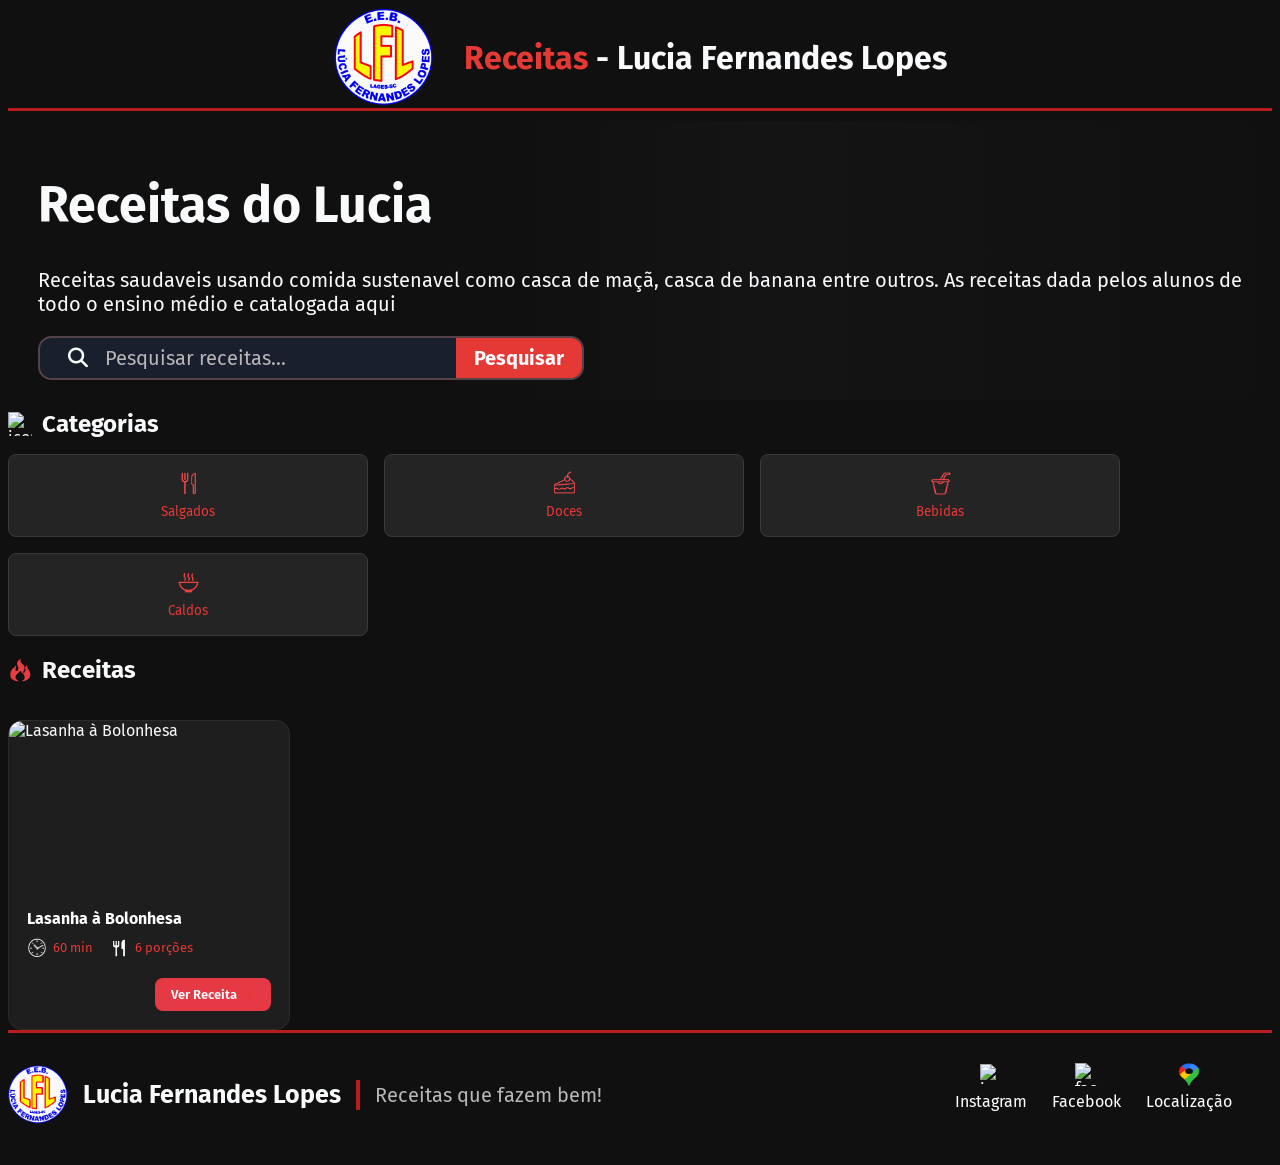
==== commit 432fec28: "arrumando a parte de pesquisa e arrumando o footer" ====
--- a/index.html
+++ b/index.html
@@ -7,6 +7,8 @@
   <title>Receitas - Lucia</title>
   <link rel="stylesheet" href="https://cloudflare.com">
   <link rel="stylesheet" href="style.css">
+  <!-- Biblioteca de ícones Font Awesome -->
+<link rel="stylesheet" href="https://cdnjs.cloudflare.com/ajax/libs/font-awesome/6.7.2/css/all.min.css">
 </head>
 
 <body>
@@ -21,8 +23,19 @@
     <h1>Receitas do Lucia</h1>
     <p>Receitas saudaveis usando comida sustenavel como casca de maçã, casca de banana entre outros. As receitas dada
       pelos alunos de todo o ensino médio e catalogada aqui</p>
+        <!-- Barra de pesquisa -->
+<div class="pesquisa">
+    <!-- Ícone da lupa -->
+    <i class="fa-solid fa-magnifying-glass icone-pesquisa"></i>
+    <!-- Campo onde o usuário digita -->
+    <input type="text" id="campoPesquisa" placeholder="Pesquisar receitas...">
+    <!-- Botão que executa a pesquisa -->
+    <button onclick="pesquisar()">Pesquisar</button>
 
+</div>
   </div>
+  
+
   <!-- imagem da categoria -->
   <div class="Categoria">
     <img src="img/categorias.png" alt="icone de categoria"width="24" height="24">
@@ -120,33 +133,17 @@
         <a href="https://www.facebook.com/share/1BW7znE5n3/" target="_blank">Facebook<img
             src="https://upload.wikimedia.org/wikipedia/commons/1/1b/Facebook_icon.svg" alt="facebook" width="23.5"
             height="23.5"></a>
+
+            
+             <!-- esta dentro DA DIV footer-redes para ficar na mesma posição das redes sociais -->
+     <!-- Localização  -->
+        <div class="botao-mapa">
+           <a href="https://www.google.com/maps/place/27%C2%B050'12.8%22S+50%C2%B020'39.7%22W/@-27.836893,-50.3469399,17z/data=!3m1!4b1!4m4!3m3!8m2!3d-27.836893!4d-50.344365?entry=ttu&g_ep=EgoyMDI2MTExMC4wIKXMDSoASAFQAw%3D%3D" target="_blank">Localização<img
+            src="img/google-maps.png" alt="Localização" width="23.5"
+            height="23.5"></a>
+</div>
       </div>
     </div>
-<!-- parte da localização usando um iframe -->
-  <div class="caixa-localizacao">
-    <details>
-        <!-- Ícone clicável, sem seta -->
-        <summary class="botao-mapa">
-            <img src="img/google-maps.png" alt="Google Maps" class="icone-mapa">
-        </summary>
-
-        <!-- Mapa exibido ao clicar -->
-        <div class="conteudo-mapa">
-            <iframe
-                src="https://www.google.com/maps?q=Brasil&output=embed"
-                loading="lazy"
-                allowfullscreen>
-            </iframe>
-
-            <a href="https://www.google.com/maps"
-               target="_blank"
-               rel="noopener noreferrer">
-                Abrir no Google Maps
-            </a>
-        </div>
-
-    </details>
-</div>
 
   </footer>
 </body>
--- a/style.css
+++ b/style.css
@@ -32,6 +32,11 @@
 body {
     background-color: var(--bg-principal);
 }
+/* Parte de pesquisa */
+
+
+
+
 /* deixa a escrita "Categorias" do lado do icone */
 .Categoria {
   display: flex;
@@ -58,7 +63,7 @@
   justify-content: center;
   gap: 8px;
   width: 100%;
-  max-width: 460px; 
+  max-width: 360px; 
   /* <--- MUDE SÓ ESSE NÚMERO (ex: 100px, 160px, 200px) */
   background-color: #242424;
   border: 1px solid #3a3a3a;
@@ -226,6 +231,84 @@
 .btn-recipe:hover {
   background-color: #d62839;
 }
+
+/* PERSONALIZAÇÃO DO TAMANHO DA PESQUISA*/
+
+.pesquisa {
+    width: 45%;          /* Largura da barra */
+    max-width: 1100px;    /* Largura máxima da barra */
+    height: 40px;         /* Altura da barra */
+}
+
+/* TAMANHO DO CAMPO DE TEXTO */
+.pesquisa input {
+    font-size: 20px;      /* Tamanho das letras */
+    padding-left: 65px;   /* Distância do texto até a lupa */
+}
+
+/* TAMANHO DO BOTÃO */
+.pesquisa button {
+    padding: 0 18px;      /* Largura do botão */
+    font-size: 20px;      /* Tamanho do texto Buscar */
+}
+
+/* TAMANHO DA LUPA */
+.icone-pesquisa {
+    font-size: 20px; /* Tamanho do ícone */
+    left: 28px;      /* Distância da esquerda */
+    top: 50%;        /* Centralização vertical */
+
+    /* Não precisa alterar abaixo */
+    position: absolute;
+    transform: translateY(-50%);
+    color: var(--texto-principal);
+}
+
+/*ESTILO DA BARRA DE PESQUISA*/
+
+/* Caixa principal */
+.pesquisa {
+    display: flex;
+    align-items: center;
+    background: var(--bg-cards);
+    border: 2px solid #554347;
+    border-radius: 13.5px;
+    overflow: hidden;
+    position: relative;
+}
+
+
+/* Campo onde o usuário digita */
+.pesquisa input {
+    flex: 1;
+    height: 100%;
+    background: transparent;
+    border: none;
+    outline: none;
+    color: var(--texto-principal);
+}
+
+/* Texto de orientação */
+.pesquisa input::placeholder {
+    color: var(--texto-secundario);
+}
+
+/* Botão Buscar */
+.pesquisa button {
+    height: 100%;
+    background: var(--vermelho-destaque);
+    border: none;
+    color: var(--texto-principal);
+    font-weight: bold;
+    cursor: pointer;
+    transition: background 0.2s ease;
+}
+
+/* Efeito ao passar o cursor */
+.pesquisa button:hover {
+    background: var(--vermelho-escuro);
+}
+
 /* roodape*/
 footer{
 background-color: #101010;
@@ -269,12 +352,14 @@
   width: fit-content;
   margin-left: auto;
   margin-right: 40px;
+  
 }
 
 /* Deixa Instagram e Facebook lado a lado */
 .footer-redes {
   display: flex;
   gap: 25px;
+  
 }
 
 /* Coloca o nome embaixo de cada ícone */
@@ -287,49 +372,12 @@
   gap: 6px;
 }
 
-/* parte que fica o iframe da localização  */
-/* Remove o fundo e a seta */
-.botao-mapa {
-    list-style: none;
-    cursor: pointer;
-    background: transparent;
-    border: none;
-    padding: 0;
-    margin: 0;
-}
-
-/* Remove a seta em diferentes navegadores */
-.botao-mapa::-webkit-details-marker {
-    display: none;
-}
-
-.botao-mapa::marker {
-    content: "";
-}
-
-/* Ícone do Google Maps */
-.icone-mapa {
-    width: 30px;
-    height: 30px;
-    object-fit: contain;
-    background: transparent;
+/* Animação dos links das redes sociais */
+.footer-redes a {
     transition: transform 0.2s ease;
 }
-
-/* Efeito ao passar o mouse */
-.botao-mapa:hover .icone-mapa {
-    transform: scale(1.12);
-}
-
-/* Espaço do mapa */
-.conteudo-mapa {
-    margin-top: 10px;
-}
-
-/* Tamanho do iframe */
-.conteudo-mapa iframe {
-    width: 300px;
-    height: 220px;
-    border: none;
-    border-radius: 10px;
-}+/* Aumenta o item ao passar o cursor */
+.footer-redes a:hover {
+    transform: scale(1.2);
+}
+
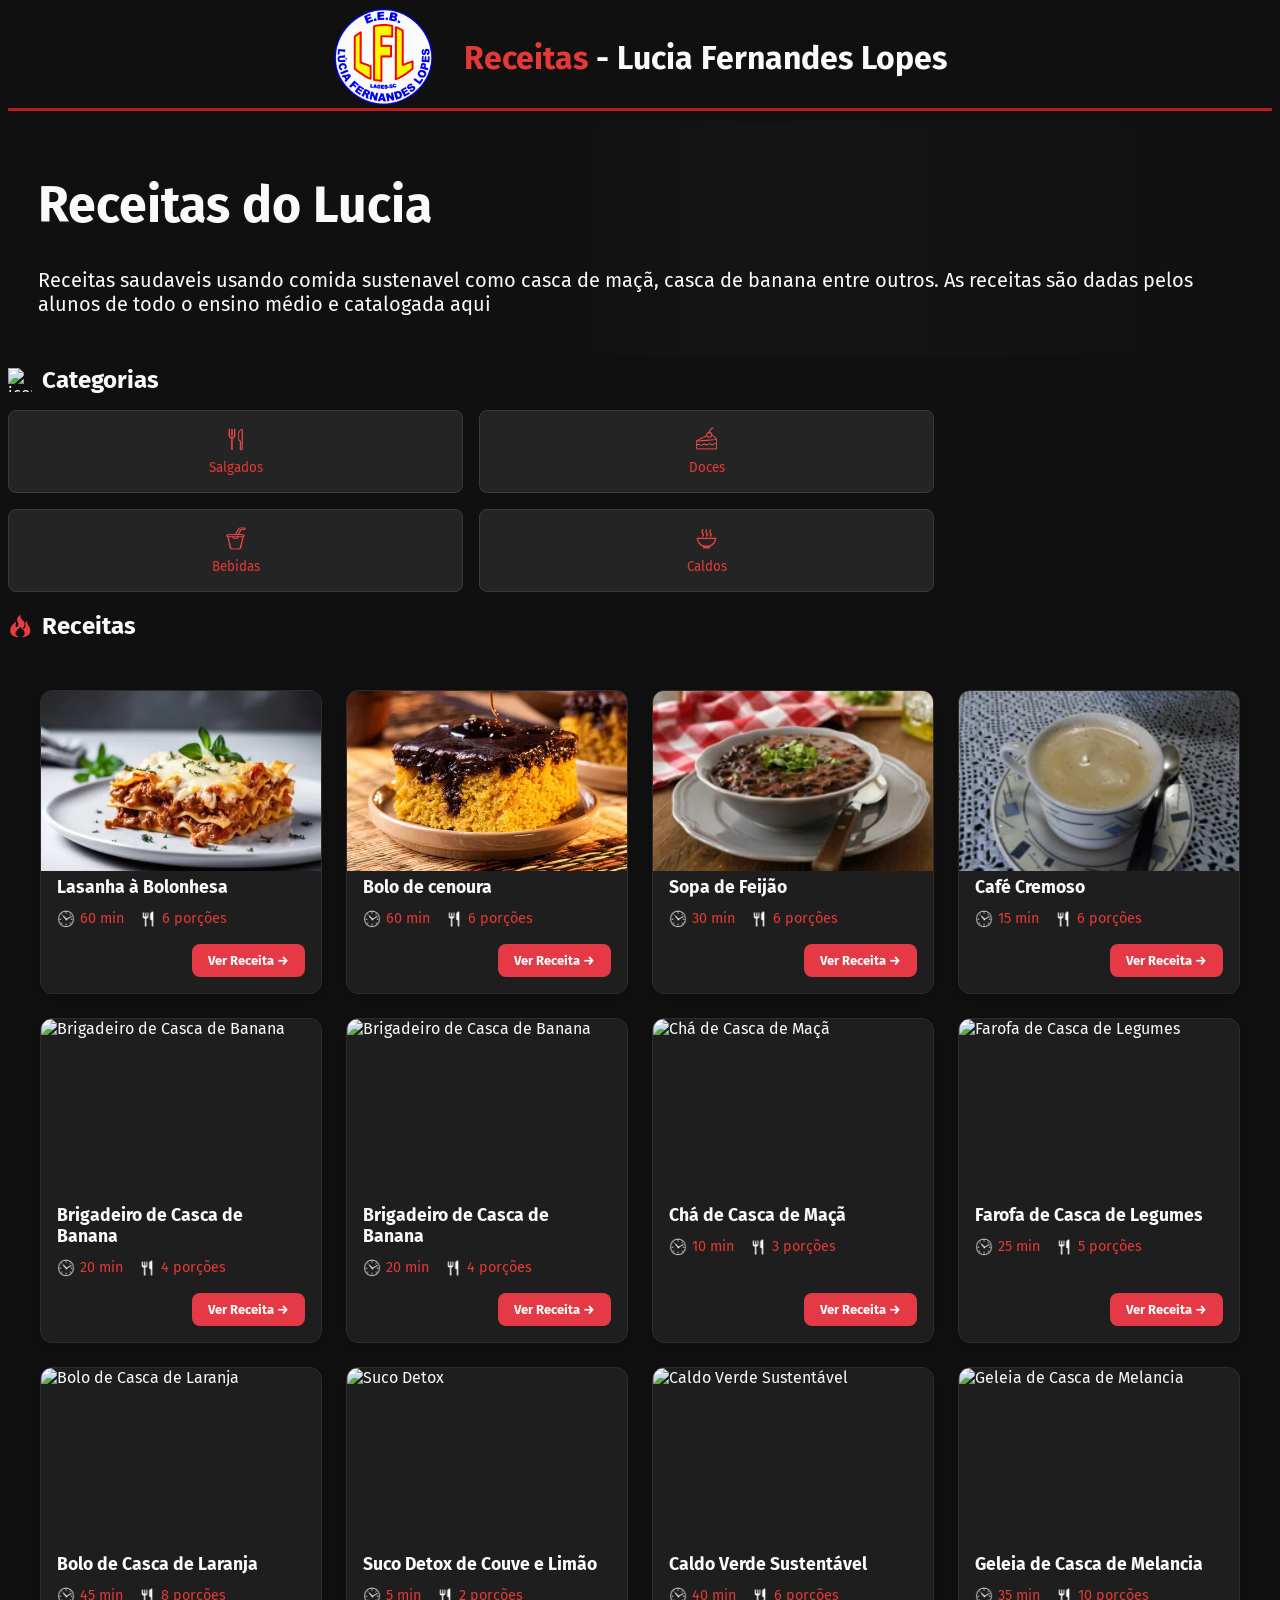
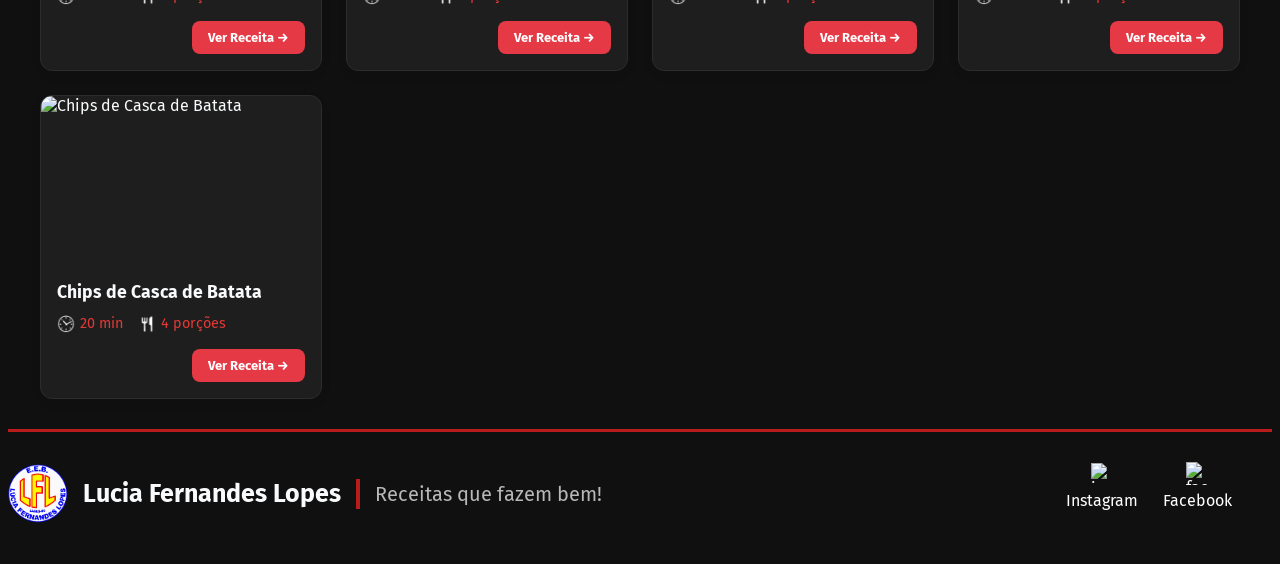
==== commit 69dfb2da: "Add files via upload" ====
--- a/index.html
+++ b/index.html
@@ -7,8 +7,6 @@
   <title>Receitas - Lucia</title>
   <link rel="stylesheet" href="https://cloudflare.com">
   <link rel="stylesheet" href="style.css">
-  <!-- Biblioteca de ícones Font Awesome -->
-<link rel="stylesheet" href="https://cdnjs.cloudflare.com/ajax/libs/font-awesome/6.7.2/css/all.min.css">
 </head>
 
 <body>
@@ -21,56 +19,48 @@
   <div class="banner">
 
     <h1>Receitas do Lucia</h1>
-    <p>Receitas saudaveis usando comida sustenavel como casca de maçã, casca de banana entre outros. As receitas dada
-      pelos alunos de todo o ensino médio e catalogada aqui</p>
-        <!-- Barra de pesquisa -->
-<div class="pesquisa">
-    <!-- Ícone da lupa -->
-    <i class="fa-solid fa-magnifying-glass icone-pesquisa"></i>
-    <!-- Campo onde o usuário digita -->
-    <input type="text" id="campoPesquisa" placeholder="Pesquisar receitas...">
-    <!-- Botão que executa a pesquisa -->
-    <button onclick="pesquisar()">Pesquisar</button>
-
-</div>
-  </div>
-  
-
+    <p>
+      Receitas saudaveis usando comida sustenavel como casca de maçã, casca de banana entre outros. As receitas são
+      dadas
+      pelos alunos de todo o ensino médio e catalogada aqui
+    </p>
+
+  </div>
   <!-- imagem da categoria -->
   <div class="Categoria">
-    <img src="img/categorias.png" alt="icone de categoria"width="24" height="24">
+    <img src="img/categorias.png" alt="icone de categoria" width="24" height="24">
     <h2>Categorias</h2>
   </div>
 
   <!-- Caixa que deixa os 4 quadrados alinhados lado a lado -->
   <div class="grade-categorias">
     <!-- Botão 1: Salgados -->
-    <button type="button" class="cartao-categoria">
+    <button type="button" class="cartao-categoria" data-categoria="salgados">
       <!-- Ícone de talheres -->
-        <img src="img/salgados.png" alt="icone de salgados"width="25" height="25">
-        <span>Salgados</span>
+      <img src="img/salgados.png" alt="icone de salgados" width="25" height="25">
+      <span>Salgados</span>
     </button>
 
     <!-- Botão 2: Doces -->
-    <button type="button" class="cartao-categoria">
+    <button type="button" class="cartao-categoria" data-categoria="doces">
       <!-- Ícone de bolo -->
-        <img src="img/doces.png" alt="icone de doces"width="25" height="25">
+      <img src="img/doces.png" alt="icone de doces" width="25" height="25">
       <!-- Texto do botão -->
       <span>Doces</span>
     </button>
 
     <!-- Botão 3: Bebidas -->
-    <button type="button" class="cartao-categoria">
+    <button type="button" class="cartao-categoria" data-categoria="bebidas">
       <!-- Ícone de copo -->
-        <img src="img/bebidas.png" alt="icone de bebidas"width="25" height="25">
+      <img src="img/bebidas.png" alt="icone de bebidas" width="25" height="25">
       <!-- Texto do botão -->
       <span>Bebidas</span>
     </button>
 
     <!-- Botão 4: Caldos -->
-    <button type="button" class="cartao-categoria">
+    <button type="button" class="cartao-categoria" data-categoria="caldo">
       <!-- Ícone de tigela quente -->
-      <img src="img/caldos.png" alt="icone de caldos"width="25" height="25">
+      <img src="img/caldos.png" alt="icone de caldos" width="25" height="25">
       <!-- Texto do botão -->
       <span>Caldos</span>
     </button>
@@ -79,40 +69,182 @@
   <!-- icone e titulo das Receitas -->
   <div class="receitas">
     <!-- Ícone de receitas -->
-    <img src="img/receitas.png" alt="logo receitas"width="24" height="24">
+    <img src="img/receitas.png" alt="logo receitas" width="24" height="24">
     <h2>Receitas</h2>
   </div>
 
-  <!-- Cartão da receita (CARD) -->
-  <div class="recipe-card">
-<!-- imagem da receita -->
-    <div class="card-image">
-      <img src="https://unsplash.com" alt="Lasanha à Bolonhesa">
-    </div>
-
-    <!-- Conteúdo da carta de receita -->
-    <div class="card-content">
-      <h3 class="recipe-title">Lasanha à Bolonhesa</h3>
-
-      <div class="recipe-meta">
-        <span class="meta-item">
-           <img src="img/relogio.png" alt="icone do relogio"width="20" height="20">
-          60 min
-        </span>
-
-        <span class="meta-item">
-           <img src="img/garfo e faca.png" alt="icone de que tipo é a comida"width="20" height="20">
-          6 porções
-        </span>
-      </div>
-
-      <div class="card-footer">
-        <a href="#" class="btn-recipe">
-          Ver Receita <span>&rarr;</span>
-        </a>
-      </div>
-    </div>
-  </div>
+<section class="cards-receitas">
+
+    <!-- 1. Lasanha -->
+    <div class="recipe-card" data-categoria="salgados">
+      <div class="card-image"><img src="img/lasanha.png" alt="Lasanha à Bolonhesa"></div>
+      <div class="card-content">
+        <h3 class="recipe-title">Lasanha à Bolonhesa</h3>
+        <div class="recipe-meta">
+          <span class="meta-item"><img src="img/relogio.png" width="18" height="18"> 60 min</span>
+          <span class="meta-item"><img src="img/garfo e faca.png" width="18" height="18"> 6 porções</span>
+        </div>
+        <div class="card-footer"><a href="receita.html?receita=lasanha-bolonhesa" class="btn-recipe">Ver Receita &rarr;</a></div>
+      </div>
+    </div>
+
+    <!-- 2. Bolo de Cenoura -->
+    <div class="recipe-card" data-categoria="doces">
+      <div class="card-image"><img src="img/bolo-de-cenoura.png" alt="Bolo de cenoura"></div>
+      <div class="card-content">
+        <h3 class="recipe-title">Bolo de cenoura</h3>
+        <div class="recipe-meta">
+          <span class="meta-item"><img src="img/relogio.png" width="18" height="18"> 60 min</span>
+          <span class="meta-item"><img src="img/garfo e faca.png" width="18" height="18"> 6 porções</span>
+        </div>
+        <div class="card-footer"><a href="receita.html?receita=bolo-cenoura" class="btn-recipe">Ver Receita &rarr;</a></div>
+      </div>
+    </div>
+
+    <!-- 3. Sopa de Feijão -->
+    <div class="recipe-card" data-categoria="caldo">
+      <div class="card-image"><img src="img/sopa-feijao.png" alt="Sopa de Feijão"></div>
+      <div class="card-content">
+        <h3 class="recipe-title">Sopa de Feijão</h3>
+        <div class="recipe-meta">
+          <span class="meta-item"><img src="img/relogio.png" width="18" height="18"> 30 min</span>
+          <span class="meta-item"><img src="img/garfo e faca.png" width="18" height="18"> 6 porções</span>
+        </div>
+        <div class="card-footer"><a href="receita.html?receita=sopa-feijao" class="btn-recipe">Ver Receita &rarr;</a></div>
+      </div>
+    </div>
+
+    <!-- 4. Café Cremoso -->
+    <div class="recipe-card" data-categoria="bebidas">
+      <div class="card-image"><img src="img/cafe-cremoso.png" alt="Café Cremoso"></div>
+      <div class="card-content">
+        <h3 class="recipe-title">Café Cremoso</h3>
+        <div class="recipe-meta">
+          <span class="meta-item"><img src="img/relogio.png" width="18" height="18"> 15 min</span>
+          <span class="meta-item"><img src="img/garfo e faca.png" width="18" height="18"> 6 porções</span>
+        </div>
+        <div class="card-footer"><a href="receita.html?receita=cafe-cremoso" class="btn-recipe">Ver Receita &rarr;</a></div>
+      </div>
+    </div>
+
+    <!-- 5. Brigadeiro de Casca de Banana -->
+    <div class="recipe-card" data-categoria="doces">
+      <div class="card-image"><img src="img/brigadeiro-banana.png" alt="Brigadeiro de Casca de Banana"></div>
+      <div class="card-content">
+        <h3 class="recipe-title">Brigadeiro de Casca de Banana</h3>
+        <div class="recipe-meta">
+          <span class="meta-item"><img src="img/relogio.png" width="18" height="18"> 20 min</span>
+          <span class="meta-item"><img src="img/garfo e faca.png" width="18" height="18"> 4 porções</span>
+        </div>
+        <div class="card-footer"><a href="receita.html?receita=brigadeiro-banana" class="btn-recipe">Ver Receita &rarr;</a></div>
+      </div>
+    </div>
+
+    <!-- 5. Brigadeiro de Casca de Banana -->
+    <div class="recipe-card" data-categoria="doces">
+      <div class="card-image"><img src="img/brigadeiro-banana.png" alt="Brigadeiro de Casca de Banana"></div>
+      <div class="card-content">
+        <h3 class="recipe-title">Brigadeiro de Casca de Banana</h3>
+        <div class="recipe-meta">
+          <span class="meta-item"><img src="img/relogio.png" width="18" height="18"> 20 min</span>
+          <span class="meta-item"><img src="img/garfo e faca.png" width="18" height="18"> 4 porções</span>
+        </div>
+        <div class="card-footer"><a href="receita.html?receita=brigadeiro-banana" class="btn-recipe">Ver Receita &rarr;</a></div>
+      </div>
+    </div>
+
+    <!-- 6. Chá de Casca de Maçã -->
+    <div class="recipe-card" data-categoria="bebidas">
+      <div class="card-image"><img src="img/cha- maca.png" alt="Chá de Casca de Maçã"></div>
+      <div class="card-content">
+        <h3 class="recipe-title">Chá de Casca de Maçã</h3>
+        <div class="recipe-meta">
+          <span class="meta-item"><img src="img/relogio.png" width="18" height="18"> 10 min</span>
+          <span class="meta-item"><img src="img/garfo e faca.png" width="18" height="18"> 3 porções</span>
+        </div>
+        <div class="card-footer"><a href="receita.html?receita=cha-maca" class="btn-recipe">Ver Receita &rarr;</a></div>
+      </div>
+    </div>
+
+    <!-- 7. Farofa de Casca de Legumes -->
+    <div class="recipe-card" data-categoria="salgados">
+      <div class="card-image"><img src="img/farofa-legumes.png" alt="Farofa de Casca de Legumes"></div>
+      <div class="card-content">
+        <h3 class="recipe-title">Farofa de Casca de Legumes</h3>
+        <div class="recipe-meta">
+          <span class="meta-item"><img src="img/relogio.png" width="18" height="18"> 25 min</span>
+          <span class="meta-item"><img src="img/garfo e faca.png" width="18" height="18"> 5 porções</span>
+        </div>
+        <div class="card-footer"><a href="receita.html?receita=farofa-legumes" class="btn-recipe">Ver Receita &rarr;</a></div>
+      </div>
+    </div>
+
+    <!-- 8. Bolo de Casca de Laranja -->
+    <div class="recipe-card" data-categoria="doces">
+      <div class="card-image"><img src="img/bolo-laranja.png" alt="Bolo de Casca de Laranja"></div>
+      <div class="card-content">
+        <h3 class="recipe-title">Bolo de Casca de Laranja</h3>
+        <div class="recipe-meta">
+          <span class="meta-item"><img src="img/relogio.png" width="18" height="18"> 45 min</span>
+          <span class="meta-item"><img src="img/garfo e faca.png" width="18" height="18"> 8 porções</span>
+        </div>
+        <div class="card-footer"><a href="receita.html?receita=bolo-laranja" class="btn-recipe">Ver Receita &rarr;</a></div>
+      </div>
+    </div>
+
+    <!-- 9. Suco Detox de Couve e Limão -->
+    <div class="recipe-card" data-categoria="bebidas">
+      <div class="card-image"><img src="img/suco-detox.png" alt="Suco Detox"></div>
+      <div class="card-content">
+        <h3 class="recipe-title">Suco Detox de Couve e Limão</h3>
+        <div class="recipe-meta">
+          <span class="meta-item"><img src="img/relogio.png" width="18" height="18"> 5 min</span>
+          <span class="meta-item"><img src="img/garfo e faca.png" width="18" height="18"> 2 porções</span>
+        </div>
+        <div class="card-footer"><a href="receita.html?receita=suco-detox" class="btn-recipe">Ver Receita &rarr;</a></div>
+      </div>
+    </div>
+
+    <!-- 10. Caldo Verde Sustentável -->
+    <div class="recipe-card" data-categoria="caldo">
+      <div class="card-image"><img src="img/caldo-verde.png" alt="Caldo Verde Sustentável"></div>
+      <div class="card-content">
+        <h3 class="recipe-title">Caldo Verde Sustentável</h3>
+        <div class="recipe-meta">
+          <span class="meta-item"><img src="img/relogio.png" width="18" height="18"> 40 min</span>
+          <span class="meta-item"><img src="img/garfo e faca.png" width="18" height="18"> 6 porções</span>
+        </div>
+        <div class="card-footer"><a href="receita.html?receita=caldo-verde" class="btn-recipe">Ver Receita &rarr;</a></div>
+      </div>
+    </div>
+
+    <!-- 11. Geleia de Casca de Melancia (NOVO) -->
+    <div class="recipe-card" data-categoria="doces">
+      <div class="card-image"><img src="img/geleia-melancia.png" alt="Geleia de Casca de Melancia"></div>
+      <div class="card-content">
+        <h3 class="recipe-title">Geleia de Casca de Melancia</h3>
+        <div class="recipe-meta">
+          <span class="meta-item"><img src="img/relogio.png" width="18" height="18"> 35 min</span>
+          <span class="meta-item"><img src="img/garfo e faca.png" width="18" height="18"> 10 porções</span>
+        </div>
+        <div class="card-footer"><a href="receita.html?receita=geleia-melancia" class="btn-recipe">Ver Receita &rarr;</a></div>
+      </div>
+    </div>
+
+    <!-- 12. Chips de Casca de Batata (NOVO) -->
+    <div class="recipe-card" data-categoria="salgados">
+      <div class="card-image"><img src="img/chips-batata.png" alt="Chips de Casca de Batata"></div>
+      <div class="card-content">
+        <h3 class="recipe-title">Chips de Casca de Batata</h3>
+        <div class="recipe-meta">
+          <span class="meta-item"><img src="img/relogio.png" width="18" height="18"> 20 min</span>
+          <span class="meta-item"><img src="img/garfo e faca.png" width="18" height="18"> 4 porções</span>
+        </div>
+        <div class="card-footer"><a href="receita.html?receita=chips-batata" class="btn-recipe">Ver Receita &rarr;</a></div>
+      </div>
+    </div>
+
+  </section>
 
   <!-- FOOTER -->
   <footer>
@@ -133,19 +265,12 @@
         <a href="https://www.facebook.com/share/1BW7znE5n3/" target="_blank">Facebook<img
             src="https://upload.wikimedia.org/wikipedia/commons/1/1b/Facebook_icon.svg" alt="facebook" width="23.5"
             height="23.5"></a>
-
-            
-             <!-- esta dentro DA DIV footer-redes para ficar na mesma posição das redes sociais -->
-     <!-- Localização  -->
-        <div class="botao-mapa">
-           <a href="https://www.google.com/maps/place/27%C2%B050'12.8%22S+50%C2%B020'39.7%22W/@-27.836893,-50.3469399,17z/data=!3m1!4b1!4m4!3m3!8m2!3d-27.836893!4d-50.344365?entry=ttu&g_ep=EgoyMDI2MTExMC4wIKXMDSoASAFQAw%3D%3D" target="_blank">Localização<img
-            src="img/google-maps.png" alt="Localização" width="23.5"
-            height="23.5"></a>
-</div>
-      </div>
-    </div>
-
+      </div>
+    </div>
   </footer>
+
+  <script src="script.js"></script>
+
 </body>
 
 </html>
--- a/style.css
+++ b/style.css
@@ -32,11 +32,6 @@
 body {
     background-color: var(--bg-principal);
 }
-/* Parte de pesquisa */
-
-
-
-
 /* deixa a escrita "Categorias" do lado do icone */
 .Categoria {
   display: flex;
@@ -53,7 +48,6 @@
   display: flex;
   flex-wrap: wrap;
   gap: 16px;
-  
 }
 /* Estiliza cada cartão e coloca o ícone em cima do texto */
 .cartao-categoria {
@@ -63,7 +57,7 @@
   justify-content: center;
   gap: 8px;
   width: 100%;
-  max-width: 360px; 
+  max-width: 455px; 
   /* <--- MUDE SÓ ESSE NÚMERO (ex: 100px, 160px, 200px) */
   background-color: #242424;
   border: 1px solid #3a3a3a;
@@ -71,14 +65,7 @@
   padding: 16px 0;
   color: #ffffff;
   cursor: pointer;
-  transition: transform 0.2s ease, box-shadow 0.2s ease;
-}
-/* Faz o cartão subir e ganhar sombra ao passar o mouse */
-.cartao-categoria:hover {
-  transform: translateY(-4px);
-  box-shadow: 0 10px 20px rgba(0, 0, 0, 0.4);
-}
-
+}
 
 .banner h1 {
     font-size: 50px;
@@ -92,7 +79,7 @@
       rgba(22, 22, 24, 0.7) 55%, 
       rgba(22, 22, 24, 0) 100%
     ),
-    url('https://encrypted-tbn0.gstatic.com/images?q=tbn:ANd9GcQZq_N9jxpCp0T4rfc3GG0j3Gl4YvX18scq0abxRHv2Ni9JqGv3YxjBdm09&s=10');
+    url('https://encrypted-tbn0.gstatic.com/images?q=tbn:ANd9GcQcrlj1uCOYa8nGHd6LI_CUCtxlOL325N5L1FQI1D1rbA&s=10');
     border-radius: 20px;
     margin: 10px;
     padding: 20px;
@@ -214,7 +201,7 @@
   justify-content: flex-end;
 }
 
-.btn-recipe {
+.btn-recipe, .voltar {
   background-color: #e63946;
   color: #ffffff;
   text-decoration: none;
@@ -228,87 +215,9 @@
   transition: background-color 0.2s;
 }
 
-.btn-recipe:hover {
+.btn-recipe:hover, .voltar:hover {
   background-color: #d62839;
 }
-
-/* PERSONALIZAÇÃO DO TAMANHO DA PESQUISA*/
-
-.pesquisa {
-    width: 45%;          /* Largura da barra */
-    max-width: 1100px;    /* Largura máxima da barra */
-    height: 40px;         /* Altura da barra */
-}
-
-/* TAMANHO DO CAMPO DE TEXTO */
-.pesquisa input {
-    font-size: 20px;      /* Tamanho das letras */
-    padding-left: 65px;   /* Distância do texto até a lupa */
-}
-
-/* TAMANHO DO BOTÃO */
-.pesquisa button {
-    padding: 0 18px;      /* Largura do botão */
-    font-size: 20px;      /* Tamanho do texto Buscar */
-}
-
-/* TAMANHO DA LUPA */
-.icone-pesquisa {
-    font-size: 20px; /* Tamanho do ícone */
-    left: 28px;      /* Distância da esquerda */
-    top: 50%;        /* Centralização vertical */
-
-    /* Não precisa alterar abaixo */
-    position: absolute;
-    transform: translateY(-50%);
-    color: var(--texto-principal);
-}
-
-/*ESTILO DA BARRA DE PESQUISA*/
-
-/* Caixa principal */
-.pesquisa {
-    display: flex;
-    align-items: center;
-    background: var(--bg-cards);
-    border: 2px solid #554347;
-    border-radius: 13.5px;
-    overflow: hidden;
-    position: relative;
-}
-
-
-/* Campo onde o usuário digita */
-.pesquisa input {
-    flex: 1;
-    height: 100%;
-    background: transparent;
-    border: none;
-    outline: none;
-    color: var(--texto-principal);
-}
-
-/* Texto de orientação */
-.pesquisa input::placeholder {
-    color: var(--texto-secundario);
-}
-
-/* Botão Buscar */
-.pesquisa button {
-    height: 100%;
-    background: var(--vermelho-destaque);
-    border: none;
-    color: var(--texto-principal);
-    font-weight: bold;
-    cursor: pointer;
-    transition: background 0.2s ease;
-}
-
-/* Efeito ao passar o cursor */
-.pesquisa button:hover {
-    background: var(--vermelho-escuro);
-}
-
 /* roodape*/
 footer{
 background-color: #101010;
@@ -352,14 +261,12 @@
   width: fit-content;
   margin-left: auto;
   margin-right: 40px;
-  
 }
 
 /* Deixa Instagram e Facebook lado a lado */
 .footer-redes {
   display: flex;
   gap: 25px;
-  
 }
 
 /* Coloca o nome embaixo de cada ícone */
@@ -372,12 +279,105 @@
   gap: 6px;
 }
 
-/* Animação dos links das redes sociais */
-.footer-redes a {
-    transition: transform 0.2s ease;
-}
-/* Aumenta o item ao passar o cursor */
-.footer-redes a:hover {
-    transform: scale(1.2);
-}
-
+.pagina-receita {
+  display: flex;
+  gap: 20px;
+  margin-bottom: 100px;
+  margin-top: 50px;
+}
+
+.informações-receita {
+  font-size: larger;
+  margin-top: 100px;
+}
+
+.receita-img {
+  width: 350px;       
+  height: 300px;     
+  object-fit: cover;  
+  border-radius: 10px;
+}
+
+.voltar {
+  margin-top: 20px;
+  cursor: pointer;
+  transition: ease-in;
+}
+
+.voltar:hover {
+  transform: translateY(-2px);
+  box-shadow: 0 10px 20px rgba(0, 0, 0, 0.4);
+}
+
+/* Grade de Receitas adaptável (de 3 a 4 colunas automáticas) */
+.cards-receitas {
+  display: grid;
+  grid-template-columns: repeat(auto-fit, minmax(260px, 1fr));
+  gap: 24px;
+  max-width: 1200px;
+  margin: 30px auto;
+  padding: 0 20px;
+}
+
+/* Garante que o card ocupe o espaço correto e tenha um visual limpo */
+.recipe-card {
+  border-radius: 12px;
+  overflow: hidden;
+  box-shadow: 0 4px 10px rgba(0, 0, 0, 0.08);
+  display: flex;
+  flex-direction: column;
+  transition: transform 0.2s ease, box-shadow 0.2s ease;
+}
+
+.recipe-card:hover {
+  transform: translateY(-5px);
+  box-shadow: 0 8px 20px rgba(0, 0, 0, 0.12);
+}
+
+.card-image img {
+  width: 100%;
+  height: 180px;
+  object-fit: cover;
+}
+
+.card-content {
+  padding: 16px;
+  display: flex;
+  flex-direction: column;
+  flex-grow: 1;
+}
+
+.recipe-title {
+  font-size: 1.1rem;
+  margin-bottom: 12px;
+  color: var(--texto-principal);
+}
+
+.recipe-meta {
+  display: flex;
+  gap: 15px;
+  margin-bottom: 16px;
+  font-size: 0.9rem;
+}
+
+.meta-item {
+  display: flex;
+  align-items: center;
+  gap: 5px;
+}
+
+.card-footer {
+  margin-top: auto;
+}
+
+.btn-recipe {
+  display: inline-block;
+  text-decoration: none;
+  font-weight: bold;
+  transition: color 0.2s;
+}
+
+.cartao-categoria.ativo {
+  border: 2px solid var(--vermelho-escuro); /* troque pela cor do seu site */
+}
+
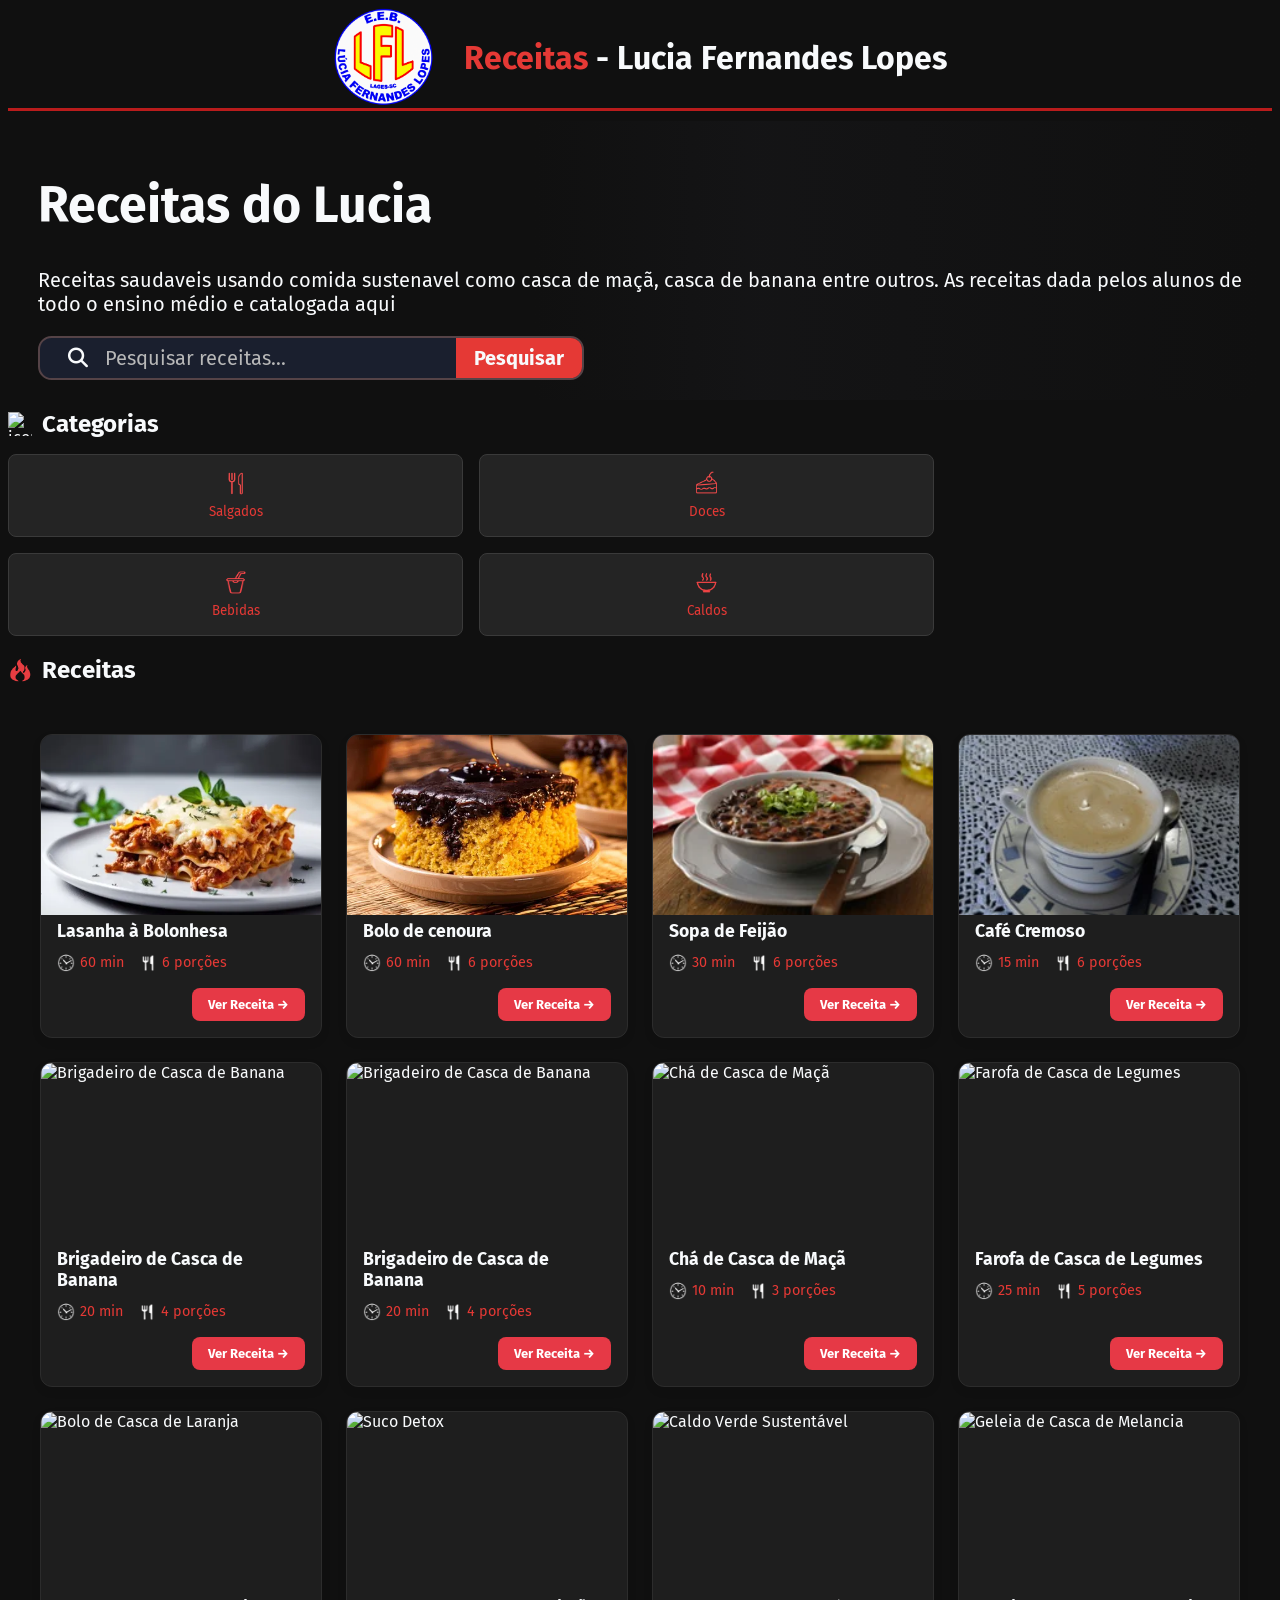
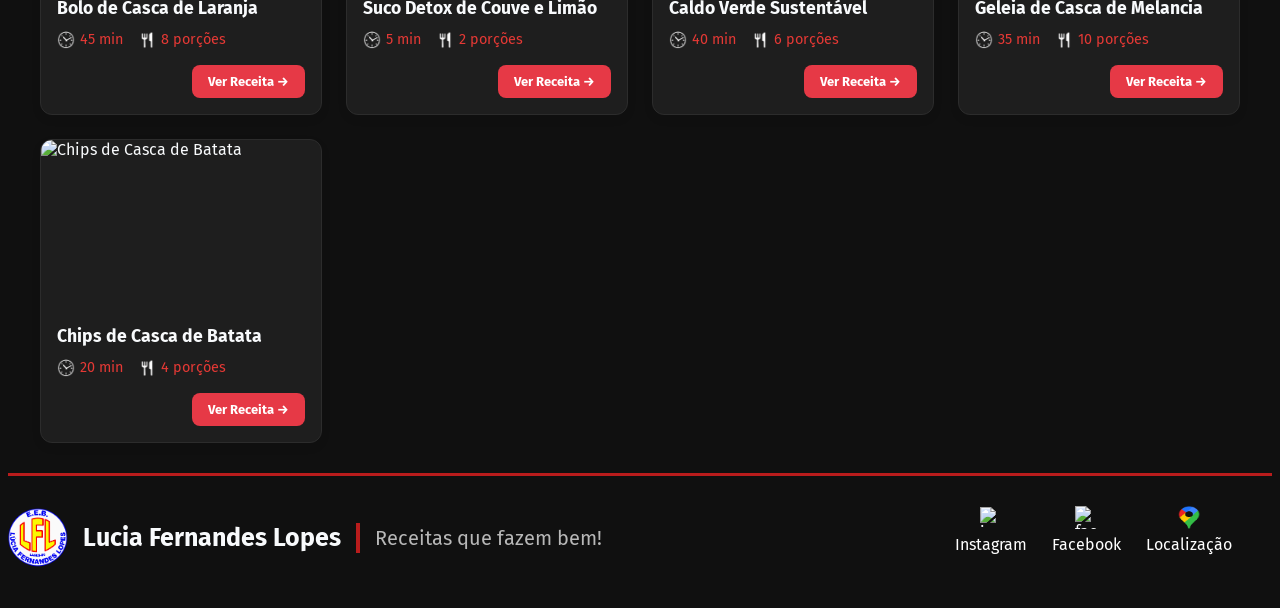
==== commit 44ade6d5: "Merge branch 'main' into Guga" ====
--- a/index.html
+++ b/index.html
@@ -7,6 +7,8 @@
   <title>Receitas - Lucia</title>
   <link rel="stylesheet" href="https://cloudflare.com">
   <link rel="stylesheet" href="style.css">
+  <!-- Biblioteca de ícones Font Awesome -->
+<link rel="stylesheet" href="https://cdnjs.cloudflare.com/ajax/libs/font-awesome/6.7.2/css/all.min.css">
 </head>
 
 <body>
@@ -19,13 +21,21 @@
   <div class="banner">
 
     <h1>Receitas do Lucia</h1>
-    <p>
-      Receitas saudaveis usando comida sustenavel como casca de maçã, casca de banana entre outros. As receitas são
-      dadas
-      pelos alunos de todo o ensino médio e catalogada aqui
-    </p>
-
-  </div>
+    <p>Receitas saudaveis usando comida sustenavel como casca de maçã, casca de banana entre outros. As receitas dada
+      pelos alunos de todo o ensino médio e catalogada aqui</p>
+        <!-- Barra de pesquisa -->
+<div class="pesquisa">
+    <!-- Ícone da lupa -->
+    <i class="fa-solid fa-magnifying-glass icone-pesquisa"></i>
+    <!-- Campo onde o usuário digita -->
+    <input type="text" id="campoPesquisa" placeholder="Pesquisar receitas...">
+    <!-- Botão que executa a pesquisa -->
+    <button onclick="pesquisar()">Pesquisar</button>
+
+</div>
+  </div>
+  
+
   <!-- imagem da categoria -->
   <div class="Categoria">
     <img src="img/categorias.png" alt="icone de categoria" width="24" height="24">
@@ -265,8 +275,18 @@
         <a href="https://www.facebook.com/share/1BW7znE5n3/" target="_blank">Facebook<img
             src="https://upload.wikimedia.org/wikipedia/commons/1/1b/Facebook_icon.svg" alt="facebook" width="23.5"
             height="23.5"></a>
-      </div>
-    </div>
+
+            
+             <!-- esta dentro DA DIV footer-redes para ficar na mesma posição das redes sociais -->
+     <!-- Localização  -->
+        <div class="botao-mapa">
+           <a href="https://www.google.com/maps/place/27%C2%B050'12.8%22S+50%C2%B020'39.7%22W/@-27.836893,-50.3469399,17z/data=!3m1!4b1!4m4!3m3!8m2!3d-27.836893!4d-50.344365?entry=ttu&g_ep=EgoyMDI2MTExMC4wIKXMDSoASAFQAw%3D%3D" target="_blank">Localização<img
+            src="img/google-maps.png" alt="Localização" width="23.5"
+            height="23.5"></a>
+</div>
+      </div>
+    </div>
+
   </footer>
 
   <script src="script.js"></script>
--- a/style.css
+++ b/style.css
@@ -32,6 +32,11 @@
 body {
     background-color: var(--bg-principal);
 }
+/* Parte de pesquisa */
+
+
+
+
 /* deixa a escrita "Categorias" do lado do icone */
 .Categoria {
   display: flex;
@@ -48,6 +53,7 @@
   display: flex;
   flex-wrap: wrap;
   gap: 16px;
+  
 }
 /* Estiliza cada cartão e coloca o ícone em cima do texto */
 .cartao-categoria {
@@ -65,7 +71,14 @@
   padding: 16px 0;
   color: #ffffff;
   cursor: pointer;
-}
+  transition: transform 0.2s ease, box-shadow 0.2s ease;
+}
+/* Faz o cartão subir e ganhar sombra ao passar o mouse */
+.cartao-categoria:hover {
+  transform: translateY(-4px);
+  box-shadow: 0 10px 20px rgba(0, 0, 0, 0.4);
+}
+
 
 .banner h1 {
     font-size: 50px;
@@ -218,6 +231,84 @@
 .btn-recipe:hover, .voltar:hover {
   background-color: #d62839;
 }
+
+/* PERSONALIZAÇÃO DO TAMANHO DA PESQUISA*/
+
+.pesquisa {
+    width: 45%;          /* Largura da barra */
+    max-width: 1100px;    /* Largura máxima da barra */
+    height: 40px;         /* Altura da barra */
+}
+
+/* TAMANHO DO CAMPO DE TEXTO */
+.pesquisa input {
+    font-size: 20px;      /* Tamanho das letras */
+    padding-left: 65px;   /* Distância do texto até a lupa */
+}
+
+/* TAMANHO DO BOTÃO */
+.pesquisa button {
+    padding: 0 18px;      /* Largura do botão */
+    font-size: 20px;      /* Tamanho do texto Buscar */
+}
+
+/* TAMANHO DA LUPA */
+.icone-pesquisa {
+    font-size: 20px; /* Tamanho do ícone */
+    left: 28px;      /* Distância da esquerda */
+    top: 50%;        /* Centralização vertical */
+
+    /* Não precisa alterar abaixo */
+    position: absolute;
+    transform: translateY(-50%);
+    color: var(--texto-principal);
+}
+
+/*ESTILO DA BARRA DE PESQUISA*/
+
+/* Caixa principal */
+.pesquisa {
+    display: flex;
+    align-items: center;
+    background: var(--bg-cards);
+    border: 2px solid #554347;
+    border-radius: 13.5px;
+    overflow: hidden;
+    position: relative;
+}
+
+
+/* Campo onde o usuário digita */
+.pesquisa input {
+    flex: 1;
+    height: 100%;
+    background: transparent;
+    border: none;
+    outline: none;
+    color: var(--texto-principal);
+}
+
+/* Texto de orientação */
+.pesquisa input::placeholder {
+    color: var(--texto-secundario);
+}
+
+/* Botão Buscar */
+.pesquisa button {
+    height: 100%;
+    background: var(--vermelho-destaque);
+    border: none;
+    color: var(--texto-principal);
+    font-weight: bold;
+    cursor: pointer;
+    transition: background 0.2s ease;
+}
+
+/* Efeito ao passar o cursor */
+.pesquisa button:hover {
+    background: var(--vermelho-escuro);
+}
+
 /* roodape*/
 footer{
 background-color: #101010;
@@ -261,12 +352,14 @@
   width: fit-content;
   margin-left: auto;
   margin-right: 40px;
+  
 }
 
 /* Deixa Instagram e Facebook lado a lado */
 .footer-redes {
   display: flex;
   gap: 25px;
+  
 }
 
 /* Coloca o nome embaixo de cada ícone */
@@ -379,5 +472,12 @@
 
 .cartao-categoria.ativo {
   border: 2px solid var(--vermelho-escuro); /* troque pela cor do seu site */
-}
-
+/* Animação dos links das redes sociais */
+.footer-redes a {
+    transition: transform 0.2s ease;
+}
+/* Aumenta o item ao passar o cursor */
+.footer-redes a:hover {
+    transform: scale(1.2);
+}
+
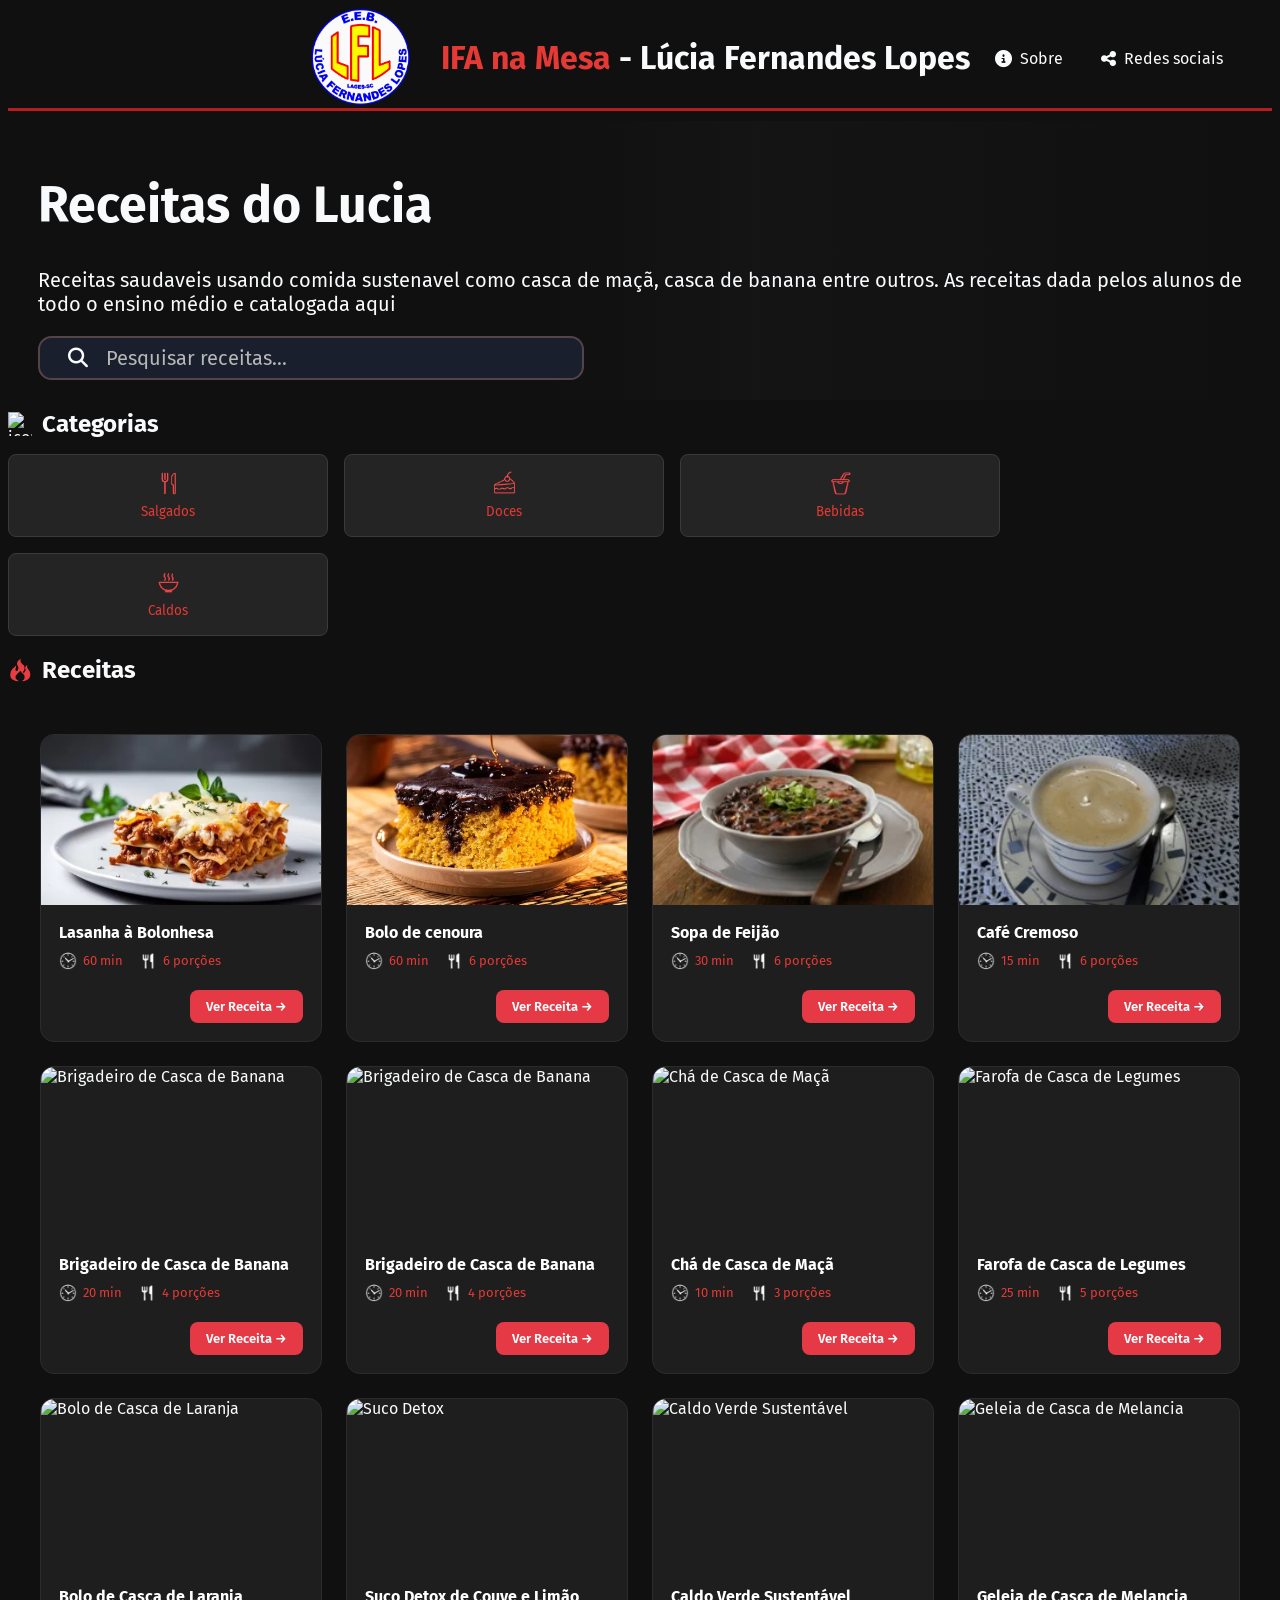
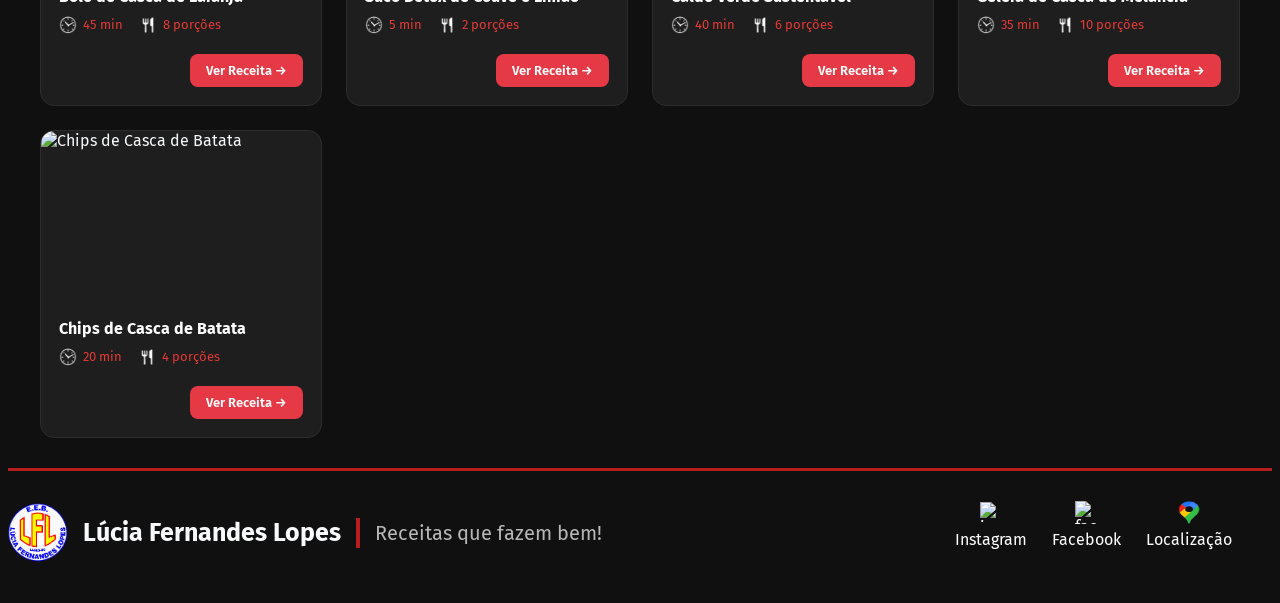
==== commit 8a3c8bb9: "Add files via upload" ====
--- a/index.html
+++ b/index.html
@@ -9,14 +9,27 @@
   <link rel="stylesheet" href="style.css">
   <!-- Biblioteca de ícones Font Awesome -->
 <link rel="stylesheet" href="https://cdnjs.cloudflare.com/ajax/libs/font-awesome/6.7.2/css/all.min.css">
+
 </head>
 
 <body>
 
   <header>
     <img src="img/logo-lucia.png" alt="logo lucia">
-    <h1><span>Receitas</span> - Lucia Fernandes Lopes</h1>
-  </header>
+
+    <h1><span>IFA na Mesa</span> - Lúcia Fernandes Lopes</h1>
+
+    <a href="sobre.html" class="link-sobre">
+        <i class="fa-solid fa-circle-info"></i>
+        Sobre
+    </a>
+
+     <!-- Botão Redes Sociais -->
+    <a href="#footer" class="link-redes">
+        <i class="fa-solid fa-share-nodes"></i>
+        Redes sociais
+    </a>
+</header>
 
   <div class="banner">
 
@@ -29,8 +42,8 @@
     <i class="fa-solid fa-magnifying-glass icone-pesquisa"></i>
     <!-- Campo onde o usuário digita -->
     <input type="text" id="campoPesquisa" placeholder="Pesquisar receitas...">
-    <!-- Botão que executa a pesquisa -->
-    <button onclick="pesquisar()">Pesquisar</button>
+
+  
 
 </div>
   </div>
@@ -257,11 +270,11 @@
   </section>
 
   <!-- FOOTER -->
-  <footer>
+  <footer id="footer">
     <!-- título do footer que contem logo e descrição -->
     <div class="footer-titulo">
       <img src="img/logo-lucia.png" alt="logo lucia">
-      <h1>Lucia Fernandes Lopes</h1>
+      <h1>Lúcia Fernandes Lopes</h1>
       <p>Receitas que fazem bem!</p>
     </div>
 
--- a/style.css
+++ b/style.css
@@ -29,13 +29,163 @@
     gap: 30px;
 }
 
+/* ==================
+   HEADER BOTÕES
+===================== */
+
+/* Define o cabeçalho como referência */
+header {
+    position: relative;
+}
+
+/* Estilo geral dos botões */
+header .link-sobre,
+header .link-redes {
+    position: absolute;
+    top: 50%;
+    transform: translateY(-50%);
+
+    color: var(--texto-principal);
+    text-decoration: none;
+    padding: 10px 18px;
+    border: 1px solid transparent;
+    border-radius: 8px;
+    transition: 0.2s ease;
+    white-space: nowrap;
+
+    /* Alinha ícone e texto */
+    display: inline-flex;
+    align-items: center;
+    gap: 8px; /* Espaço entre o ícone e a escrita */
+}
+
+/* Botão Sobre */
+header .link-sobre {
+    right: 190px;
+}
+
+/* Botão Redes Sociais */
+header .link-redes {
+    right: 30px;
+}
+
+/* Tamanho dos ícones */
+header .link-sobre i,
+header .link-redes i {
+    font-size: 17px;
+    margin: 0;
+}
+
+/* Efeito ao passar o mouse */
+header .link-sobre:hover,
+header .link-redes:hover {
+    color: var(--vermelho-destaque);
+    border-color: var(--vermelho-escuro);
+    box-shadow: 0 0 7px rgba(185, 28, 28, 0.35);
+}
+
+/* =====================================
+   PÁGINA SOBRE 
+===================================== */
+
+.sobre-container {
+    width: 90%;
+    max-width: 1100px;
+    margin: 50px auto;
+}
+
+/* Banner da página */
+.sobre-banner {
+    background: var(--bg-cards);
+    padding: 45px 25px;
+    border-radius: 15px;
+    text-align: center;
+    border: 1px solid rgba(185, 28, 28, 0.25);
+    margin-bottom: 35px;
+}
+
+.sobre-banner h1 {
+    color: var(--vermelho-destaque);
+    margin-bottom: 15px;
+    font-size: 32px;
+}
+
+.sobre-banner p {
+    color: var(--texto-secundario);
+    font-size: 16px;
+}
+
+/* Organização dos blocos */
+.sobre-conteudo {
+    display: grid;
+    grid-template-columns: repeat(2, 1fr);
+    gap: 22px;
+}
+
+/* Cards de informação */
+.sobre-bloco {
+    background: var(--bg-cards);
+    padding: 30px;
+    border-radius: 14px;
+    border: 1px solid transparent;
+    transition: 0.3s ease;
+}
+
+.sobre-bloco:hover {
+    border-color: var(--vermelho-escuro);
+    box-shadow: 0 0 10px rgba(185, 28, 28, 0.25);
+    transform: translateY(-4px);
+}
+
+/* Ícones */
+.sobre-icone {
+    color: var(--vermelho-destaque);
+    font-size: 28px;
+    margin-bottom: 18px;
+}
+
+.sobre-bloco h2 {
+    color: var(--texto-principal);
+    font-size: 21px;
+    margin-bottom: 12px;
+}
+
+.sobre-bloco p {
+    color: var(--texto-secundario);
+    font-size: 15px;
+    line-height: 1.8;
+}
+
+/* Botão voltar */
+.sobre-voltar {
+    display: flex;
+    justify-content: center;
+    margin: 35px 0;
+}
+
+.sobre-voltar a {
+    background: var(--vermelho-destaque);
+    color: var(--texto-principal);
+    text-decoration: none;
+    padding: 13px 22px;
+    border-radius: 8px;
+    transition: 0.3s ease;
+}
+
+.sobre-voltar a:hover {
+    background: var(--vermelho-escuro);
+    box-shadow: 0 0 10px rgba(185, 28, 28, 0.4);
+}
+
+
 body {
     background-color: var(--bg-principal);
 }
+/* ============================
+Final da página Sobre
+============================ */
+
 /* Parte de pesquisa */
-
-
-
 
 /* deixa a escrita "Categorias" do lado do icone */
 .Categoria {
@@ -63,7 +213,7 @@
   justify-content: center;
   gap: 8px;
   width: 100%;
-  max-width: 455px; 
+  max-width: 320px; 
   /* <--- MUDE SÓ ESSE NÚMERO (ex: 100px, 160px, 200px) */
   background-color: #242424;
   border: 1px solid #3a3a3a;
@@ -246,12 +396,6 @@
     padding-left: 65px;   /* Distância do texto até a lupa */
 }
 
-/* TAMANHO DO BOTÃO */
-.pesquisa button {
-    padding: 0 18px;      /* Largura do botão */
-    font-size: 20px;      /* Tamanho do texto Buscar */
-}
-
 /* TAMANHO DA LUPA */
 .icone-pesquisa {
     font-size: 20px; /* Tamanho do ícone */
@@ -293,21 +437,25 @@
     color: var(--texto-secundario);
 }
 
-/* Botão Buscar */
-.pesquisa button {
-    height: 100%;
-    background: var(--vermelho-destaque);
-    border: none;
-    color: var(--texto-principal);
-    font-weight: bold;
-    cursor: pointer;
-    transition: background 0.2s ease;
-}
-
-/* Efeito ao passar o cursor */
-.pesquisa button:hover {
-    background: var(--vermelho-escuro);
-}
+/* Campo de pesquisa */
+.pesquisa input#campoPesquisa {
+    border: 1px solid transparent;
+    border-radius: 14px;
+    box-sizing: border-box;
+    transition: all 0.3s ease;
+}
+
+/* Borda com brilho ao passar o cursor */
+.pesquisa input#campoPesquisa:hover {
+    border: 1px solid var(--vermelho-escuro);
+
+    box-shadow:
+        0 0 4px var(--vermelho-escuro),
+        0 0 9px rgba(185, 28, 28, 0.4);
+}
+
+
+
 
 /* roodape*/
 footer{
@@ -411,67 +559,9 @@
   margin: 30px auto;
   padding: 0 20px;
 }
-
-/* Garante que o card ocupe o espaço correto e tenha um visual limpo */
-.recipe-card {
-  border-radius: 12px;
-  overflow: hidden;
-  box-shadow: 0 4px 10px rgba(0, 0, 0, 0.08);
-  display: flex;
-  flex-direction: column;
-  transition: transform 0.2s ease, box-shadow 0.2s ease;
-}
-
-.recipe-card:hover {
-  transform: translateY(-5px);
-  box-shadow: 0 8px 20px rgba(0, 0, 0, 0.12);
-}
-
-.card-image img {
-  width: 100%;
-  height: 180px;
-  object-fit: cover;
-}
-
-.card-content {
-  padding: 16px;
-  display: flex;
-  flex-direction: column;
-  flex-grow: 1;
-}
-
-.recipe-title {
-  font-size: 1.1rem;
-  margin-bottom: 12px;
-  color: var(--texto-principal);
-}
-
-.recipe-meta {
-  display: flex;
-  gap: 15px;
-  margin-bottom: 16px;
-  font-size: 0.9rem;
-}
-
-.meta-item {
-  display: flex;
-  align-items: center;
-  gap: 5px;
-}
-
-.card-footer {
-  margin-top: auto;
-}
-
-.btn-recipe {
-  display: inline-block;
-  text-decoration: none;
-  font-weight: bold;
-  transition: color 0.2s;
-}
-
-.cartao-categoria.ativo {
-  border: 2px solid var(--vermelho-escuro); /* troque pela cor do seu site */
+.cartao-categoria.ativo{
+  border: 2px solid var(--vermelho-escuro);  
+}
 /* Animação dos links das redes sociais */
 .footer-redes a {
     transition: transform 0.2s ease;
@@ -481,3 +571,492 @@
     transform: scale(1.2);
 }
 
+
+
+
+/* Codigo Para se adaptar para o Celular */
+
+/* ==========================================
+   RESPONSIVIDADE - CELULARES E TABLETS
+   ========================================== */
+
+@media screen and (max-width: 768px) {
+
+    * {
+        box-sizing: border-box;
+    }
+
+    html, body {
+        width: 100%;
+        max-width: 100%;
+        margin: 0;
+        overflow-x: hidden;
+    }
+
+    /* CABEÇALHO */
+    header {
+        flex-wrap: wrap;
+        gap: 12px;
+        padding: 15px 10px;
+    }
+
+    header img {
+        max-width: 75px;
+    }
+
+    /* BANNER */
+    .banner {
+        margin: 10px;
+        padding: 25px 18px;
+        border-radius: 14px;
+        background-size: cover;
+        background-position: center;
+    }
+
+    .banner h1 {
+        font-size: clamp(25px, 7vw, 36px);
+        overflow-wrap: break-word;
+    }
+
+    .banner p {
+        font-size: 16px;
+    }
+
+    /* PESQUISA */
+    .pesquisa {
+        width: calc(100% - 20px);
+        max-width: none;
+        height: 45px;
+        margin: 10px auto;
+    }
+
+    .pesquisa input {
+        min-width: 0;
+        font-size: 15px;
+        padding-left: 45px;
+    }
+
+    .pesquisa button {
+        padding: 0 12px;
+        font-size: 14px;
+    }
+
+    .icone-pesquisa {
+        left: 14px;
+        font-size: 17px;
+    }
+
+    /* CATEGORIAS */
+    .Categoria {
+        margin: 15px;
+        gap: 8px;
+    }
+
+    .grade-categorias {
+        display: grid;
+        grid-template-columns: repeat(2, minmax(0, 1fr));
+        gap: 10px;
+        padding: 0 10px;
+    }
+
+    .cartao-categoria {
+        width: 100%;
+        max-width: none;
+        min-width: 0;
+        padding: 15px 5px;
+    }
+
+    /* GRADE DE RECEITAS */
+    .cards-receitas {
+        grid-template-columns: minmax(0, 1fr);
+        width: 100%;
+        max-width: 100%;
+        padding: 0 12px;
+        gap: 16px;
+        margin: 20px auto;
+    }
+
+    .recipe-card {
+        width: 100%;
+        max-width: none;
+        min-width: 0;
+    }
+
+    .card-image {
+        width: 100%;
+        height: 190px;
+    }
+
+    .card-image img {
+        width: 100%;
+        height: 100%;
+        object-fit: cover;
+    }
+
+    .recipe-meta {
+        flex-wrap: wrap;
+        gap: 10px;
+    }
+
+    /* PÁGINA INDIVIDUAL DA RECEITA */
+    .pagina-receita {
+        flex-direction: column;
+        width: 100%;
+        padding: 15px;
+        margin: 20px 0 40px;
+        gap: 15px;
+    }
+
+    .receita-img {
+        width: 100%;
+        max-width: 100%;
+        height: auto;
+        max-height: 300px;
+        object-fit: cover;
+    }
+
+    .informações-receita {
+        width: 100%;
+        margin-top: 10px;
+        font-size: 16px;
+    }
+
+    /* RODAPÉ */
+    footer {
+        flex-direction: column;
+        align-items: center;
+        gap: 20px;
+        padding: 25px 15px;
+        text-align: center;
+    }
+
+    .footer-titulo {
+        flex-direction: column;
+        gap: 10px;
+    }
+
+    footer h1 {
+        font-size: 22px;
+        border-right: none;
+        border-bottom: 3px solid #B91C1C;
+        padding: 0 0 10px;
+    }
+
+    footer p {
+        font-size: 15px;
+    }
+
+    .footer-content {
+        width: 100%;
+        margin: 0;
+    }
+
+    .footer-redes {
+        justify-content: center;
+        gap: 30px;
+    }
+
+    /* IMAGENS E ELEMENTOS */
+    img {
+        max-width: 100%;
+    }
+
+    input, textarea, select, button {
+        max-width: 100%;
+    }
+
+}
+
+/* CELULARES PEQUENOS */
+@media screen and (max-width: 380px) {
+
+    .grade-categorias {
+        grid-template-columns: 1fr;
+    }
+
+    .banner h1 {
+        font-size: 25px;
+    }
+
+    .pesquisa input {
+        font-size: 13px;
+        padding-left: 38px;
+    }
+
+    .pesquisa button {
+        padding: 0 8px;
+        font-size: 12px;
+    }
+
+}/* ==========================================
+   HEADER RESPONSIVO - CELULAR E TABLET
+========================================== */
+
+@media screen and (max-width: 1024px) {
+
+    /* ORGANIZAÇÃO GERAL DO CABEÇALHO */
+    header {
+        position: relative !important;
+
+        /* Mantém a logo e o título lado a lado */
+        display: flex !important;
+        flex-direction: row !important;
+        flex-wrap: nowrap !important;
+
+        /* Centraliza os elementos */
+        justify-content: center !important;
+        align-items: center !important;
+
+        /* Distância entre a logo e o título */
+       gap: 10px !important;
+
+        /* Espaço inferior reservado para os botões */
+        padding: 12px 8px 60px !important;
+
+        /* Impede que o cabeçalho aumente de largura */
+        width: 100%;
+        box-sizing: border-box;
+    }
+
+    /* ======================================
+       LOGO
+    ====================================== */
+
+    header img {
+
+        /* Ajusta o tamanho da logo conforme a tela */
+        width: clamp(55px, 13vw, 80px) !important;
+
+        /* Mantém a proporção original */
+        height: auto;
+
+        /* Impede que a logo seja espremida */
+        flex-shrink: 0;
+    }
+
+    /* ======================================
+       TÍTULO - IFA NA MESA
+    ====================================== */
+
+    header h1 {
+
+        /* Aumenta a fonte conforme o tamanho da tela */
+        font-size: clamp(22px, 5vw, 34px) !important;
+
+        /* Mantém as linhas próximas */
+        line-height: 1.1;
+
+        /* Remove espaços desnecessários */
+        margin: 0;
+
+        /* Permite que o texto se ajuste */
+        min-width: 0;
+
+        /* Alinha o texto à esquerda */
+        text-align: left;
+
+        /* Evita que o título ultrapasse a tela */
+        overflow-wrap: break-word;
+    }
+
+    /* ======================================
+       BOTÕES SOBRE E REDES SOCIAIS
+    ====================================== */
+
+    header .link-sobre,
+    header .link-redes {
+
+        /* Posiciona os botões na parte inferior */
+        position: absolute !important;
+        top: auto !important;
+        bottom: 8px !important;
+
+        /* Remove o posicionamento antigo */
+        transform: none !important;
+
+        /* Mantém os textos centralizados */
+        display: inline-flex !important;
+        align-items: center;
+        justify-content: center;
+
+        /* Aumenta um pouco o tamanho das letras */
+        font-size: clamp(16px, 2.5vw, 16px) !important;
+
+        /* Aumenta o espaço interno dos botões */
+        padding: 8px 13px !important;
+
+        /* Impede que o texto quebre */
+        white-space: nowrap !important;
+
+        /* Remove margens antigas */
+        margin: 0 !important;
+    }
+
+    /* ======================================
+       BOTÃO SOBRE
+    ====================================== */
+
+    header .link-sobre {
+
+        /* Posiciona o botão à esquerda */
+        left: calc(50% - 120px) !important;
+        right: auto !important;
+    }
+
+    /* ======================================
+       BOTÃO REDES SOCIAIS
+    ====================================== */
+
+    header .link-redes {
+
+        /* Posiciona o botão ao lado de Sobre */
+        left: calc(50% + 5px) !important;
+        right: auto !important;
+    }
+
+}
+/* =========================================
+   RESPONSIVIDADE DO CONTEÚDO SOBRE
+   TABLETS
+========================================= */
+
+@media screen and (max-width: 1024px) {
+
+    /* Ajusta a largura do conteúdo */
+    .sobre-container {
+        width: 92%;
+        margin: 25px auto;
+        box-sizing: border-box;
+    }
+
+    /* Ajusta o banner */
+    .sobre-banner {
+        padding: 25px 20px;
+        text-align: center;
+    }
+
+    .sobre-banner h1 {
+        font-size: clamp(25px, 4vw, 32px);
+    }
+
+    .sobre-banner p {
+        font-size: 16px;
+        line-height: 1.6;
+    }
+
+    /* Organiza os blocos em duas colunas */
+    .sobre-conteudo {
+        display: grid;
+        grid-template-columns: repeat(2, minmax(0, 1fr));
+        gap: 18px;
+    }
+
+    .sobre-bloco {
+        width: 100%;
+        padding: 20px;
+        box-sizing: border-box;
+    }
+
+    .sobre-bloco h2 {
+        font-size: 20px;
+    }
+
+    .sobre-bloco p {
+        font-size: 15px;
+        line-height: 1.6;
+    }
+
+    /* Botão de voltar */
+    .sobre-voltar {
+        text-align: center;
+        margin: 25px 0;
+    }
+
+    .sobre-voltar a {
+        display: inline-flex;
+        align-items: center;
+        justify-content: center;
+        padding: 12px 18px;
+    }
+}
+
+
+/* =========================================
+   RESPONSIVIDADE PARA CELULARES
+========================================= */
+
+@media screen and (max-width: 600px) {
+
+    .sobre-container {
+        width: 94%;
+        margin: 18px auto;
+    }
+
+    /* Banner */
+    .sobre-banner {
+        padding: 20px 12px;
+    }
+
+    .sobre-banner h1 {
+        font-size: 24px;
+    }
+
+    .sobre-banner p {
+        font-size: 14px;
+        line-height: 1.5;
+    }
+
+    /* Coloca os blocos um abaixo do outro */
+    .sobre-conteudo {
+        grid-template-columns: 1fr;
+        gap: 15px;
+    }
+
+    .sobre-bloco {
+        padding: 18px 15px;
+    }
+
+    .sobre-bloco h2 {
+        font-size: 19px;
+    }
+
+    .sobre-bloco p {
+        font-size: 14px;
+        line-height: 1.6;
+    }
+
+    /* Ícones */
+    .sobre-icone {
+        font-size: 25px;
+    }
+
+    /* Botão voltar */
+    .sobre-voltar a {
+        font-size: 14px;
+        padding: 11px 15px;
+    }
+}
+
+
+/* =========================================
+   CELULARES PEQUENOS
+========================================= */
+
+@media screen and (max-width: 380px) {
+
+    .sobre-banner h1 {
+        font-size: 21px;
+    }
+
+    .sobre-bloco {
+        padding: 15px 12px;
+    }
+
+    .sobre-bloco h2 {
+        font-size: 18px;
+    }
+
+    .sobre-bloco p {
+        font-size: 13px;
+    }
+}
